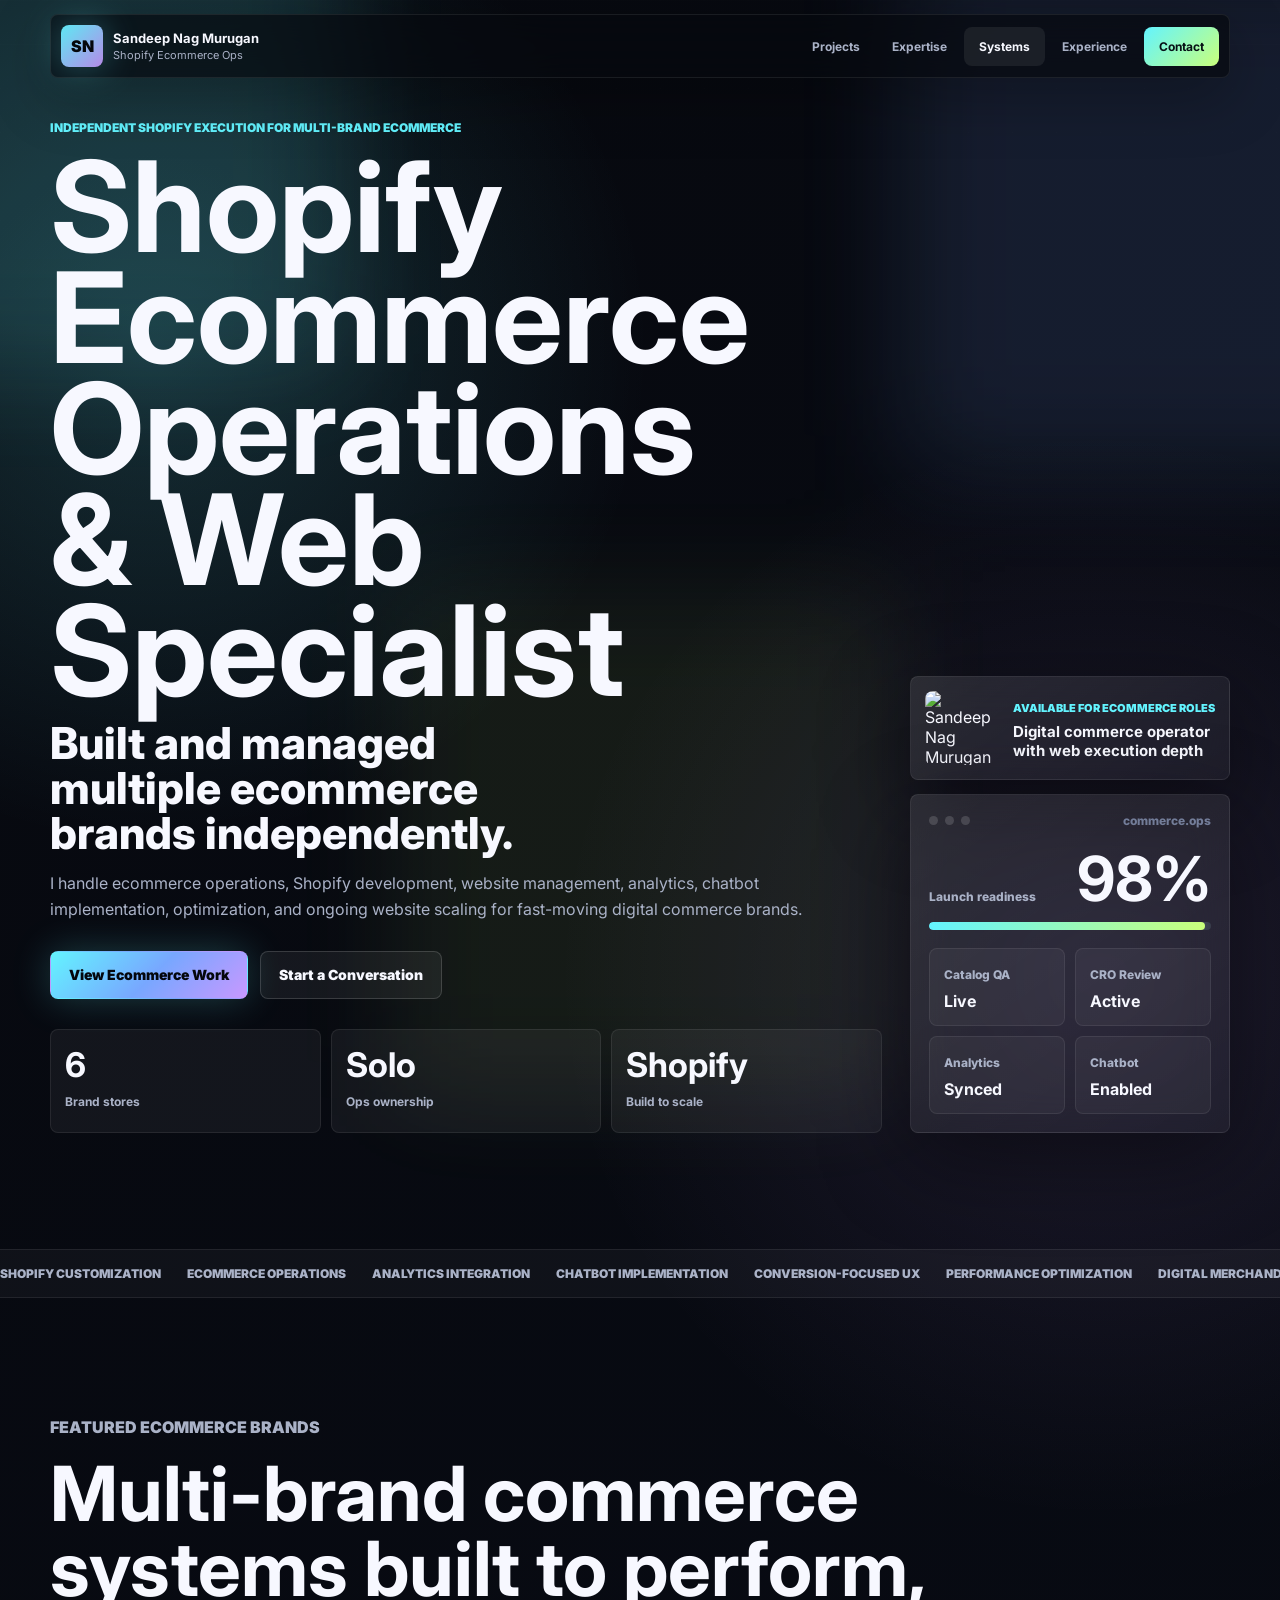
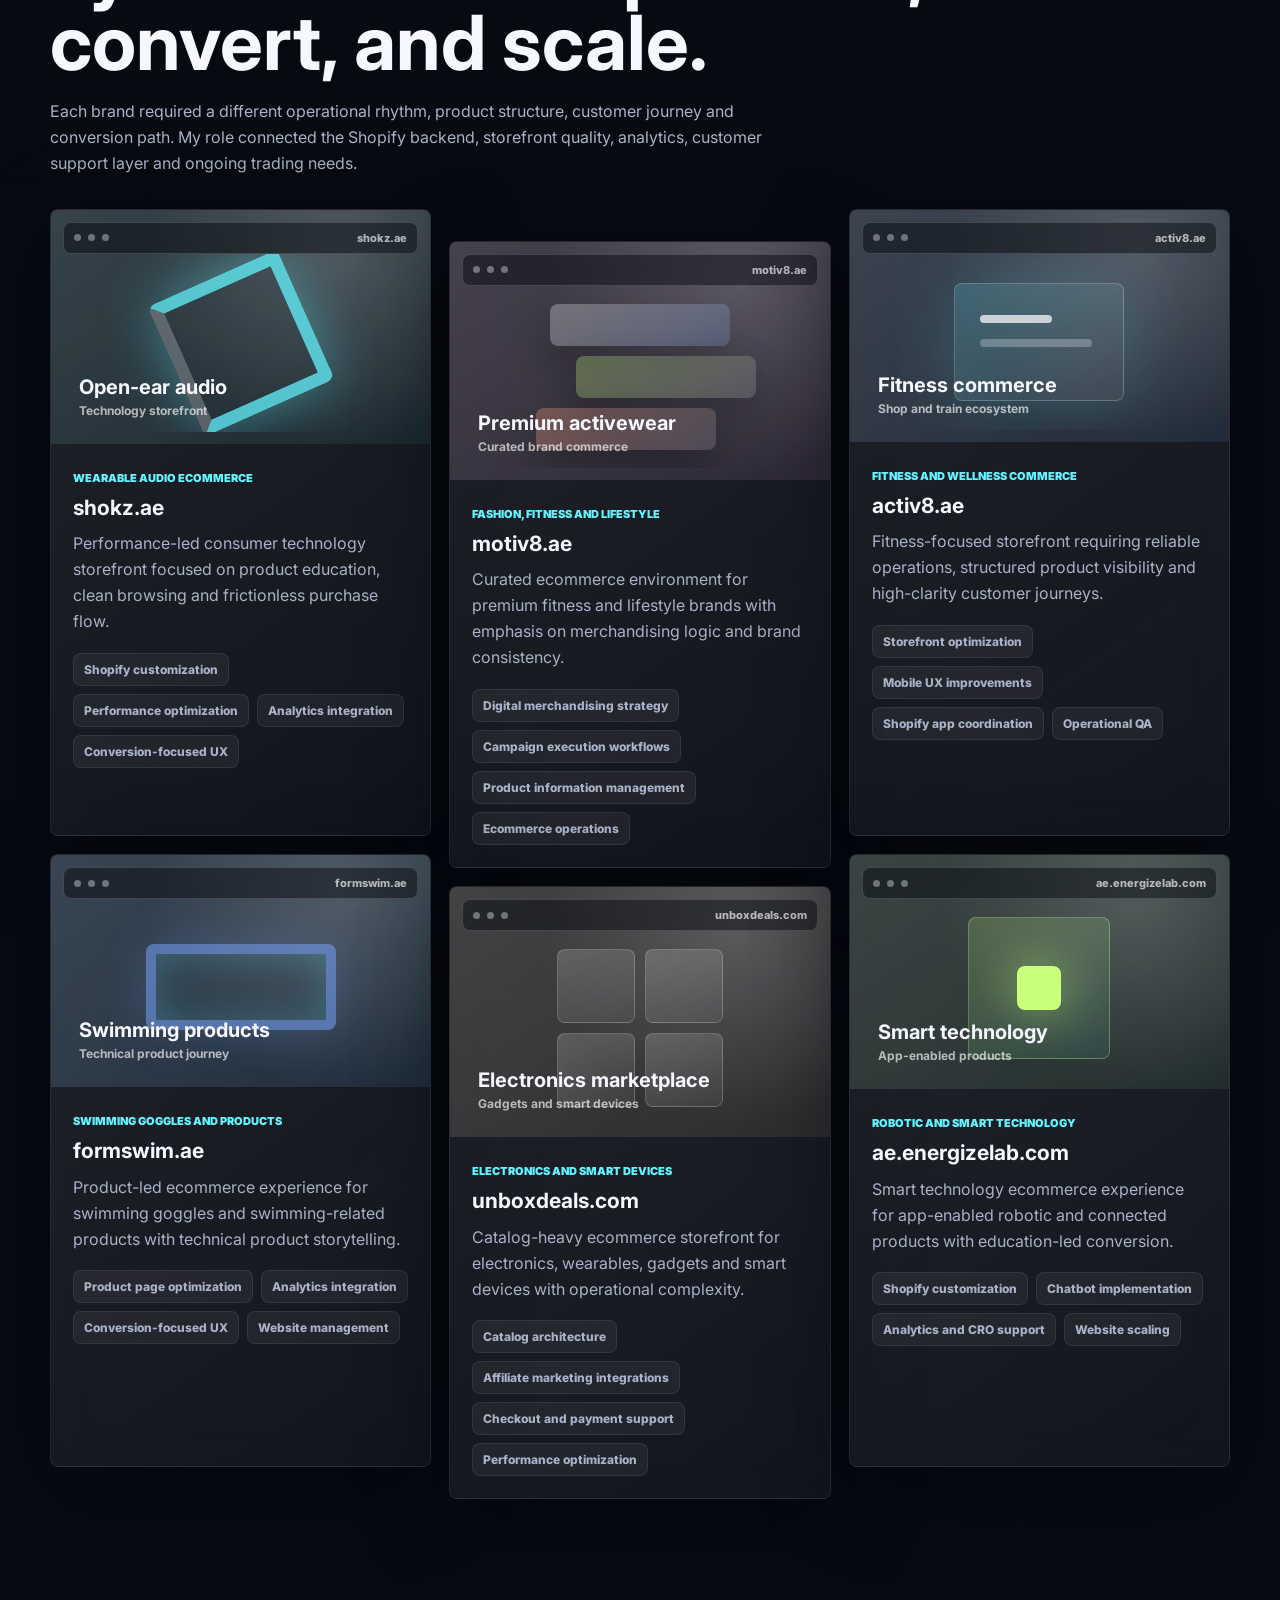
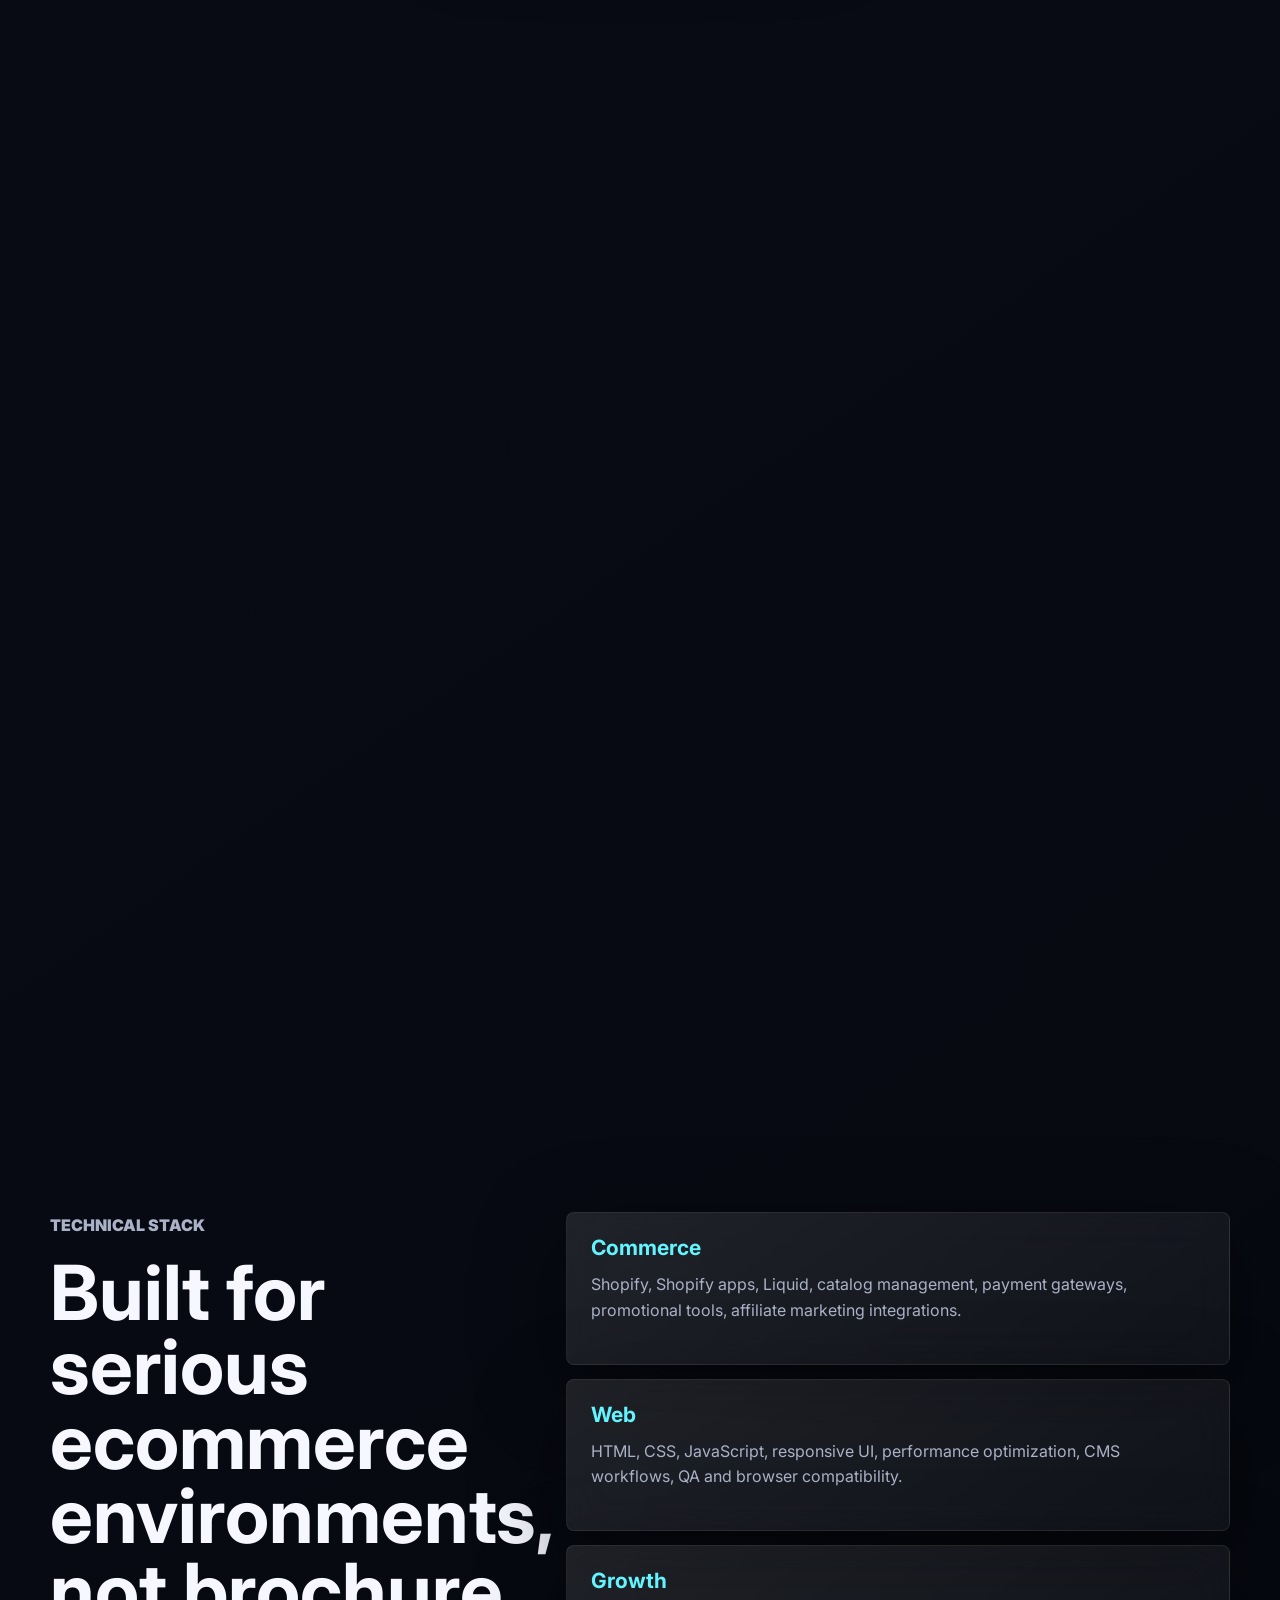
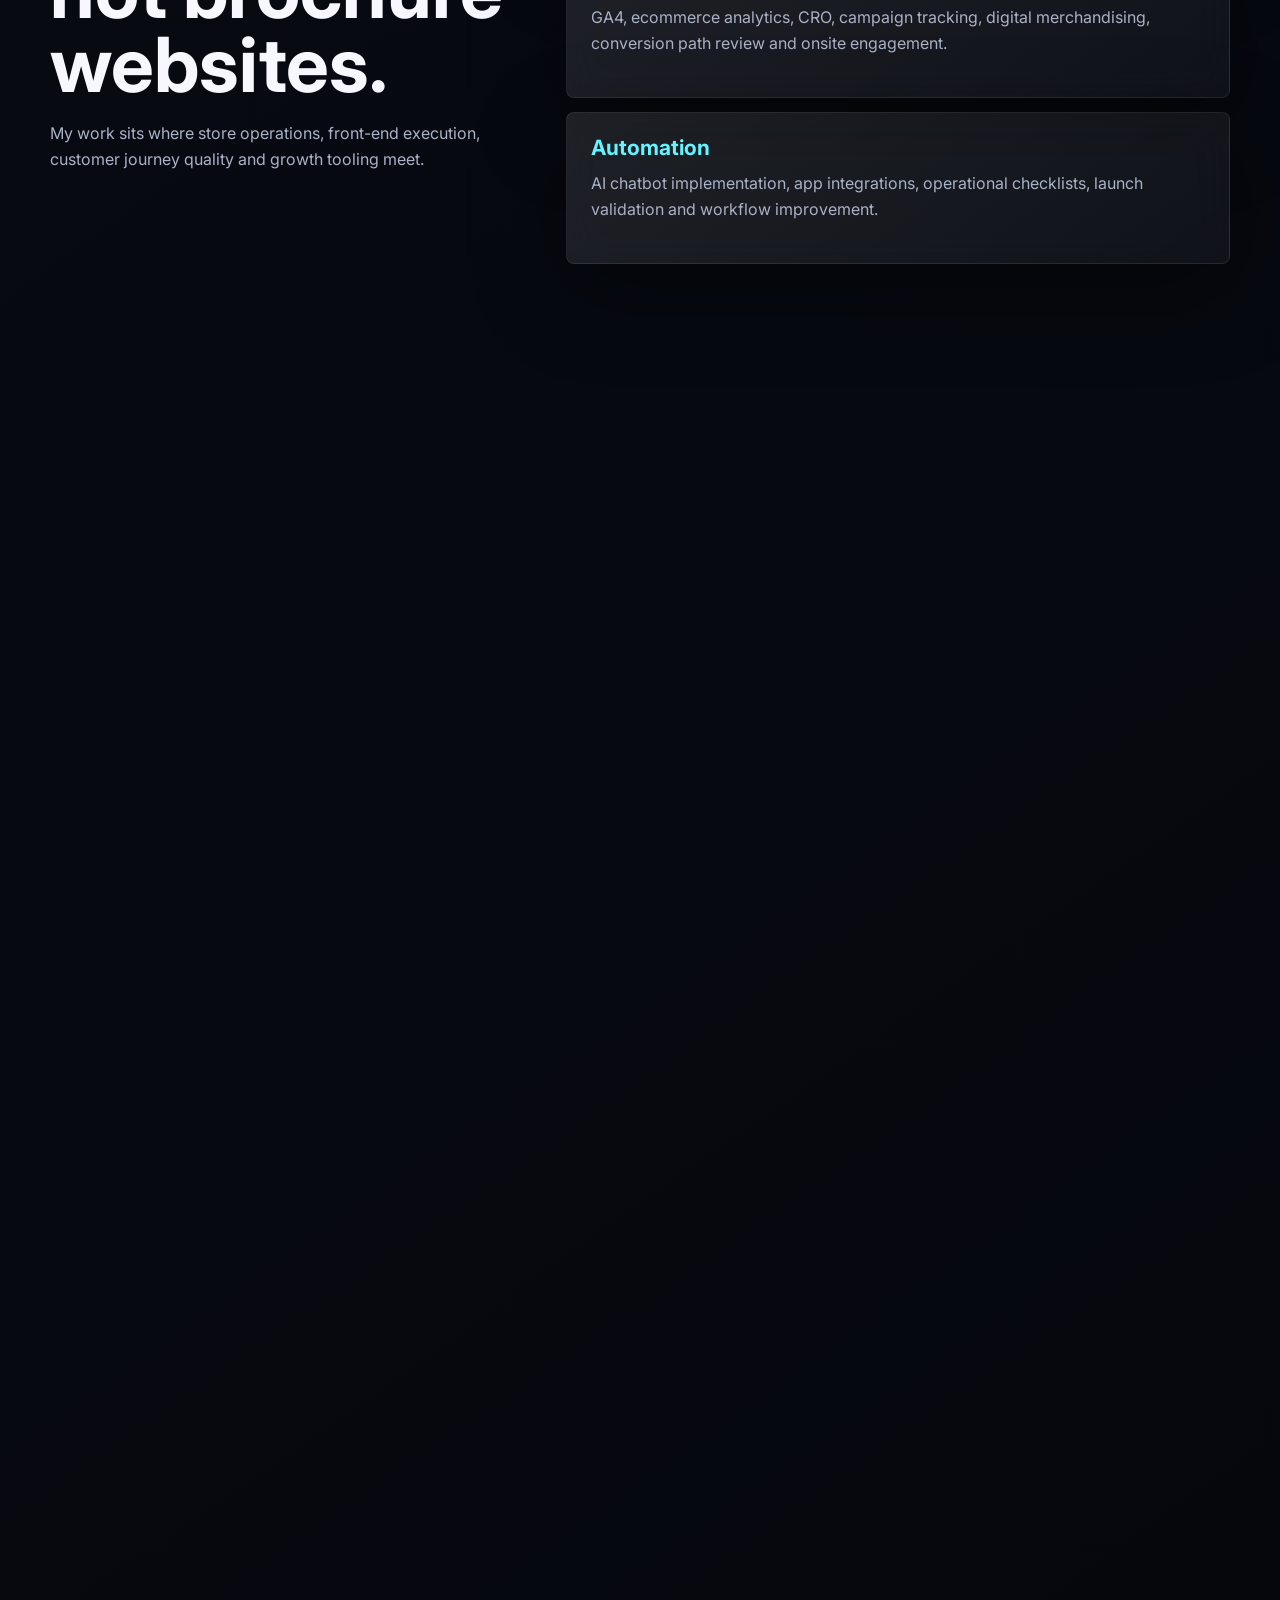
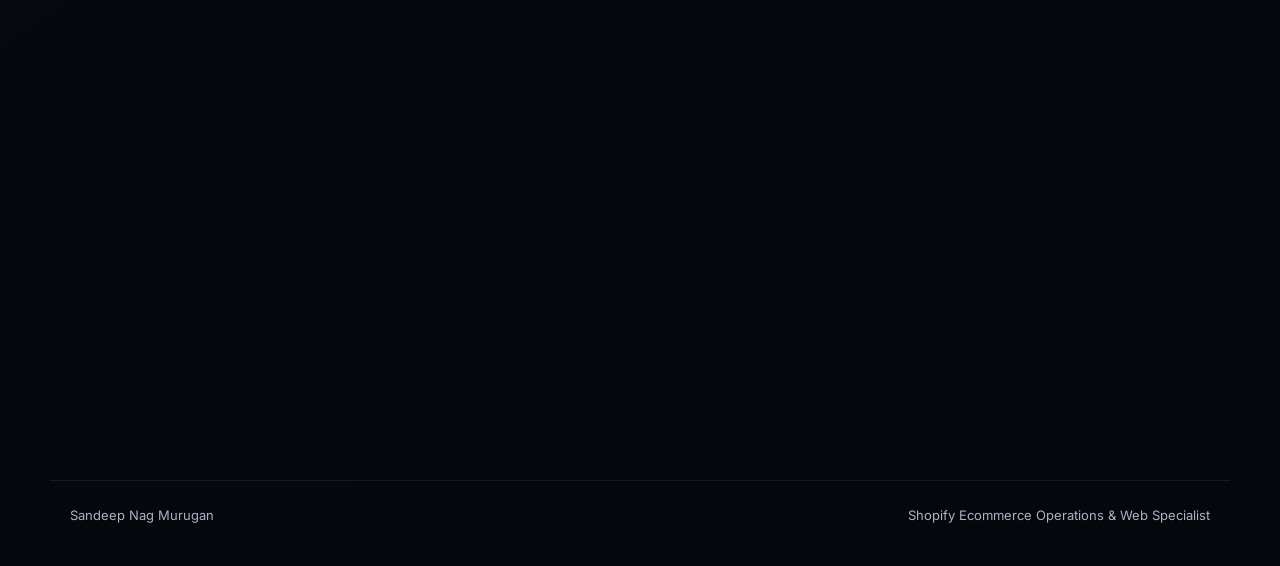
==== index.html @ 31d31fd6 "Add files via upload" ====
<!doctype html>
<html lang="en">
<head>
  <meta charset="utf-8">
  <meta name="viewport" content="width=device-width, initial-scale=1">
  <title>Sandeep Nag Murugan | Shopify Ecommerce Operations & Web Specialist</title>
  <meta name="description" content="Premium portfolio for Sandeep Nag Murugan, a Shopify Ecommerce Operations and Web Specialist experienced in ecommerce operations, Shopify development, analytics, chatbot implementation, CRO and website scaling.">
  <meta name="theme-color" content="#07090f">
  <meta property="og:title" content="Sandeep Nag Murugan | Shopify Ecommerce Operations & Web Specialist">
  <meta property="og:description" content="Built and managed multiple ecommerce brands independently across Shopify operations, web optimization, analytics, chatbot implementation and digital commerce scaling.">
  <meta property="og:type" content="website">
  <link rel="preconnect" href="https://fonts.googleapis.com">
  <link rel="preconnect" href="https://fonts.gstatic.com" crossorigin>
  <link href="https://fonts.googleapis.com/css2?family=Inter:wght@400;500;600;700;800;900&display=swap" rel="stylesheet">
  <link rel="stylesheet" href="styles.css">
</head>
<body>
  <div class="noise" aria-hidden="true"></div>
  <div class="aurora" aria-hidden="true">
    <span></span>
    <span></span>
    <span></span>
  </div>

  <header class="site-header" data-header>
    <a class="brand" href="#top" aria-label="Sandeep Nag Murugan home">
      <span class="brand-mark">SN</span>
      <span class="brand-copy">
        <strong>Sandeep Nag Murugan</strong>
        <small>Shopify Ecommerce Ops</small>
      </span>
    </a>
    <button class="nav-toggle" type="button" aria-label="Open navigation" aria-expanded="false" data-nav-toggle>
      <span></span>
      <span></span>
    </button>
    <nav class="nav" data-nav>
      <a href="#projects">Projects</a>
      <a href="#expertise">Expertise</a>
      <a href="#systems">Systems</a>
      <a href="#experience">Experience</a>
      <a class="nav-cta" href="#contact">Contact</a>
    </nav>
  </header>

  <main id="top">
    <section class="hero section-pad">
      <div class="hero-grid">
        <div class="hero-copy reveal">
          <p class="eyebrow">Independent Shopify execution for multi-brand ecommerce</p>
          <h1>Shopify Ecommerce Operations &amp; Web Specialist</h1>
          <p class="hero-subtitle">Built and managed multiple ecommerce brands independently.</p>
          <p class="hero-intro">I handle ecommerce operations, Shopify development, website management, analytics, chatbot implementation, optimization, and ongoing website scaling for fast-moving digital commerce brands.</p>
          <div class="hero-actions">
            <a class="btn primary" href="#projects">View Ecommerce Work</a>
            <a class="btn ghost" href="mailto:sandeepnagm@gmail.com">Start a Conversation</a>
          </div>
          <div class="signal-row" aria-label="Portfolio highlights">
            <div>
              <strong data-count="6">0</strong>
              <span>Brand stores</span>
            </div>
            <div>
              <strong>Solo</strong>
              <span>Ops ownership</span>
            </div>
            <div>
              <strong>Shopify</strong>
              <span>Build to scale</span>
            </div>
          </div>
        </div>

        <aside class="command-center reveal delay-1" aria-label="Ecommerce command center preview">
          <div class="profile-panel glass tilt-card">
            <img src="assets/sandeep-nag-murugan.jpg" alt="Sandeep Nag Murugan">
            <div>
              <span>Available for ecommerce roles</span>
              <strong>Digital commerce operator with web execution depth</strong>
            </div>
          </div>
          <div class="ops-console glass tilt-card">
            <div class="console-top">
              <span></span><span></span><span></span>
              <p>commerce.ops</p>
            </div>
            <div class="console-metric">
              <span>Launch readiness</span>
              <strong>98%</strong>
            </div>
            <div class="progress"><span style="width: 98%"></span></div>
            <div class="console-grid">
              <div><span>Catalog QA</span><strong>Live</strong></div>
              <div><span>CRO Review</span><strong>Active</strong></div>
              <div><span>Analytics</span><strong>Synced</strong></div>
              <div><span>Chatbot</span><strong>Enabled</strong></div>
            </div>
          </div>
        </aside>
      </div>
    </section>

    <section class="marquee-band" aria-label="Core capabilities">
      <div class="marquee-track">
        <span>Shopify Customization</span>
        <span>Ecommerce Operations</span>
        <span>Analytics Integration</span>
        <span>Chatbot Implementation</span>
        <span>Conversion-Focused UX</span>
        <span>Performance Optimization</span>
        <span>Digital Merchandising</span>
        <span>Campaign Workflows</span>
      </div>
    </section>

    <section class="section-pad projects" id="projects">
      <div class="section-heading reveal">
        <p class="eyebrow">Featured ecommerce brands</p>
        <h2>Multi-brand commerce systems built to perform, convert, and scale.</h2>
        <p>Each brand required a different operational rhythm, product structure, customer journey and conversion path. My role connected the Shopify backend, storefront quality, analytics, customer support layer and ongoing trading needs.</p>
      </div>

      <div class="project-grid">
        <article class="project-card glass reveal tilt-card" data-domain="shokz.ae">
          <div class="preview preview-a" role="img" aria-label="Premium website preview for shokz.ae">
            <div class="browser-bar"><span></span><span></span><span></span><em>shokz.ae</em></div>
            <div class="preview-stage">
              <div class="product-ring"></div>
              <div class="preview-copy"><b>Open-ear audio</b><i>Technology storefront</i></div>
            </div>
          </div>
          <div class="project-body">
            <span class="project-type">Wearable audio ecommerce</span>
            <h3>shokz.ae</h3>
            <p>Performance-led consumer technology storefront focused on product education, clean browsing and frictionless purchase flow.</p>
            <ul>
              <li>Shopify customization</li>
              <li>Performance optimization</li>
              <li>Analytics integration</li>
              <li>Conversion-focused UX</li>
            </ul>
          </div>
        </article>

        <article class="project-card glass reveal tilt-card" data-domain="motiv8.ae">
          <div class="preview preview-b" role="img" aria-label="Premium website preview for motiv8.ae">
            <div class="browser-bar"><span></span><span></span><span></span><em>motiv8.ae</em></div>
            <div class="preview-stage">
              <div class="apparel-stack"><span></span><span></span><span></span></div>
              <div class="preview-copy"><b>Premium activewear</b><i>Curated brand commerce</i></div>
            </div>
          </div>
          <div class="project-body">
            <span class="project-type">Fashion, fitness and lifestyle</span>
            <h3>motiv8.ae</h3>
            <p>Curated ecommerce environment for premium fitness and lifestyle brands with emphasis on merchandising logic and brand consistency.</p>
            <ul>
              <li>Digital merchandising strategy</li>
              <li>Campaign execution workflows</li>
              <li>Product information management</li>
              <li>Ecommerce operations</li>
            </ul>
          </div>
        </article>

        <article class="project-card glass reveal tilt-card" data-domain="activ8.ae">
          <div class="preview preview-c" role="img" aria-label="Premium website preview for activ8.ae">
            <div class="browser-bar"><span></span><span></span><span></span><em>activ8.ae</em></div>
            <div class="preview-stage">
              <div class="motion-card"></div>
              <div class="preview-copy"><b>Fitness commerce</b><i>Shop and train ecosystem</i></div>
            </div>
          </div>
          <div class="project-body">
            <span class="project-type">Fitness and wellness commerce</span>
            <h3>activ8.ae</h3>
            <p>Fitness-focused storefront requiring reliable operations, structured product visibility and high-clarity customer journeys.</p>
            <ul>
              <li>Storefront optimization</li>
              <li>Mobile UX improvements</li>
              <li>Shopify app coordination</li>
              <li>Operational QA</li>
            </ul>
          </div>
        </article>

        <article class="project-card glass reveal tilt-card" data-domain="formswim.ae">
          <div class="preview preview-d" role="img" aria-label="Premium website preview for formswim.ae">
            <div class="browser-bar"><span></span><span></span><span></span><em>formswim.ae</em></div>
            <div class="preview-stage">
              <div class="swim-lens"></div>
              <div class="preview-copy"><b>Swimming products</b><i>Technical product journey</i></div>
            </div>
          </div>
          <div class="project-body">
            <span class="project-type">Swimming goggles and products</span>
            <h3>formswim.ae</h3>
            <p>Product-led ecommerce experience for swimming goggles and swimming-related products with technical product storytelling.</p>
            <ul>
              <li>Product page optimization</li>
              <li>Analytics integration</li>
              <li>Conversion-focused UX</li>
              <li>Website management</li>
            </ul>
          </div>
        </article>

        <article class="project-card glass reveal tilt-card" data-domain="unboxdeals.com">
          <div class="preview preview-e" role="img" aria-label="Premium website preview for unboxdeals.com">
            <div class="browser-bar"><span></span><span></span><span></span><em>unboxdeals.com</em></div>
            <div class="preview-stage">
              <div class="device-grid"><span></span><span></span><span></span><span></span></div>
              <div class="preview-copy"><b>Electronics marketplace</b><i>Gadgets and smart devices</i></div>
            </div>
          </div>
          <div class="project-body">
            <span class="project-type">Electronics and smart devices</span>
            <h3>unboxdeals.com</h3>
            <p>Catalog-heavy ecommerce storefront for electronics, wearables, gadgets and smart devices with operational complexity.</p>
            <ul>
              <li>Catalog architecture</li>
              <li>Affiliate marketing integrations</li>
              <li>Checkout and payment support</li>
              <li>Performance optimization</li>
            </ul>
          </div>
        </article>

        <article class="project-card glass reveal tilt-card" data-domain="ae.energizelab.com">
          <div class="preview preview-f" role="img" aria-label="Premium website preview for ae.energizelab.com">
            <div class="browser-bar"><span></span><span></span><span></span><em>ae.energizelab.com</em></div>
            <div class="preview-stage">
              <div class="robot-core"><span></span></div>
              <div class="preview-copy"><b>Smart technology</b><i>App-enabled products</i></div>
            </div>
          </div>
          <div class="project-body">
            <span class="project-type">Robotic and smart technology</span>
            <h3>ae.energizelab.com</h3>
            <p>Smart technology ecommerce experience for app-enabled robotic and connected products with education-led conversion.</p>
            <ul>
              <li>Shopify customization</li>
              <li>Chatbot implementation</li>
              <li>Analytics and CRO support</li>
              <li>Website scaling</li>
            </ul>
          </div>
        </article>
      </div>
    </section>

    <section class="section-pad bento" id="expertise">
      <div class="section-heading reveal">
        <p class="eyebrow">Core operating system</p>
        <h2>One specialist connecting commerce execution, web quality and growth signals.</h2>
      </div>
      <div class="bento-grid">
        <article class="bento-card large glass reveal">
          <span class="card-index">01</span>
          <h3>Shopify Expertise</h3>
          <p>Theme customization, product setup, catalog logic, app configuration, payment gateway support, promotional setup, checkout review and store operations.</p>
          <div class="pill-row">
            <span>Liquid</span><span>Collections</span><span>Apps</span><span>Checkout</span>
          </div>
        </article>
        <article class="bento-card glass reveal delay-1">
          <span class="card-index">02</span>
          <h3>Analytics &amp; CRO</h3>
          <p>Tracking readiness, conversion paths, product engagement review, AOV awareness, customer behavior analysis and merchandising decisions guided by data.</p>
        </article>
        <article class="bento-card glass reveal delay-2">
          <span class="card-index">03</span>
          <h3>AI Chatbot Integrations</h3>
          <p>Chatbot setup and customer journey support for FAQs, guided assistance, service deflection and improved onsite engagement.</p>
        </article>
        <article class="bento-card wide glass reveal">
          <span class="card-index">04</span>
          <h3>Operations at Launch Speed</h3>
          <p>Campaign readiness, QA systems, content publishing, inventory visibility, affiliate integrations, issue resolution and cross-functional ecommerce coordination.</p>
        </article>
      </div>
    </section>

    <section class="section-pad systems" id="systems">
      <div class="split-grid">
        <div class="section-heading sticky-copy reveal">
          <p class="eyebrow">Technical stack</p>
          <h2>Built for serious ecommerce environments, not brochure websites.</h2>
          <p>My work sits where store operations, front-end execution, customer journey quality and growth tooling meet.</p>
        </div>
        <div class="stack-lanes">
          <div class="lane glass reveal">
            <h3>Commerce</h3>
            <p>Shopify, Shopify apps, Liquid, catalog management, payment gateways, promotional tools, affiliate marketing integrations.</p>
          </div>
          <div class="lane glass reveal">
            <h3>Web</h3>
            <p>HTML, CSS, JavaScript, responsive UI, performance optimization, CMS workflows, QA and browser compatibility.</p>
          </div>
          <div class="lane glass reveal">
            <h3>Growth</h3>
            <p>GA4, ecommerce analytics, CRO, campaign tracking, digital merchandising, conversion path review and onsite engagement.</p>
          </div>
          <div class="lane glass reveal">
            <h3>Automation</h3>
            <p>AI chatbot implementation, app integrations, operational checklists, launch validation and workflow improvement.</p>
          </div>
        </div>
      </div>
    </section>

    <section class="section-pad experience" id="experience">
      <div class="section-heading reveal">
        <p class="eyebrow">Experience</p>
        <h2>From web development foundation to full ecommerce ownership.</h2>
      </div>
      <div class="timeline">
        <article class="timeline-item glass reveal">
          <span>2018 - Present</span>
          <h3>Ecommerce &amp; Digital Commerce Specialist, Denaster General Trading LLC</h3>
          <p>Solo-handled multi-brand Shopify operations, website management, ecommerce setup, digital merchandising, analytics readiness, chatbot support, optimization and ongoing scaling.</p>
        </article>
        <article class="timeline-item glass reveal">
          <span>2016 - 2017</span>
          <h3>Web Developer, Antpuppet Mediatech Pvt Ltd</h3>
          <p>Delivered responsive website builds, content updates, technical fixes and usability improvements from brief to launch.</p>
        </article>
        <article class="timeline-item glass reveal">
          <span>2014 - 2016</span>
          <h3>PHP Programmer, Alexy Universal Infotech</h3>
          <p>Maintained PHP and SQL-driven websites, supported feature updates and improved reliability through structured troubleshooting.</p>
        </article>
      </div>
    </section>

    <section class="section-pad cta" id="contact">
      <div class="cta-card glass reveal">
        <p class="eyebrow">Recruiter-ready</p>
        <h2>Looking for someone who can own the ecommerce engine, not just update a website?</h2>
        <p>I bring Shopify execution, operational discipline, analytics awareness and web implementation together into one reliable digital commerce function.</p>
        <div class="hero-actions">
          <a class="btn primary" href="mailto:sandeepnagm@gmail.com">Email Sandeep</a>
          <a class="btn ghost" href="https://www.linkedin.com/in/sandeepnagm" target="_blank" rel="noreferrer">LinkedIn Profile</a>
        </div>
      </div>
    </section>
  </main>

  <footer class="site-footer">
    <p>Sandeep Nag Murugan</p>
    <p>Shopify Ecommerce Operations &amp; Web Specialist</p>
  </footer>

  <script src="script.js"></script>
</body>
</html>
---- styles.css ----
:root {
  color-scheme: dark;
  --bg: #07090f;
  --bg-2: #0d111d;
  --panel: rgba(255, 255, 255, 0.075);
  --panel-strong: rgba(255, 255, 255, 0.12);
  --line: rgba(255, 255, 255, 0.15);
  --line-soft: rgba(255, 255, 255, 0.08);
  --text: #f7f8ff;
  --muted: #aab2c7;
  --soft: #737d99;
  --cyan: #63f4ff;
  --blue: #78a7ff;
  --violet: #c898ff;
  --lime: #c9ff7b;
  --coral: #ff9f7d;
  --shadow: 0 24px 90px rgba(0, 0, 0, 0.45);
  --radius: 8px;
  --ease: cubic-bezier(0.2, 0.8, 0.2, 1);
}

* {
  box-sizing: border-box;
}

html {
  scroll-behavior: smooth;
  width: 100%;
  max-width: 100%;
  overflow-x: hidden;
}

body {
  margin: 0;
  min-height: 100vh;
  background:
    radial-gradient(circle at 12% 5%, rgba(99, 244, 255, 0.16), transparent 31rem),
    radial-gradient(circle at 86% 14%, rgba(200, 152, 255, 0.12), transparent 34rem),
    linear-gradient(145deg, var(--bg), #080b14 45%, #05070c);
  color: var(--text);
  font-family: Inter, ui-sans-serif, system-ui, -apple-system, BlinkMacSystemFont, "Segoe UI", sans-serif;
  overflow-x: hidden;
  width: 100%;
  max-width: 100%;
}

main,
section {
  overflow-x: clip;
}

body.nav-open {
  overflow: hidden;
}

a {
  color: inherit;
  text-decoration: none;
}

img {
  display: block;
  max-width: 100%;
}

.noise {
  position: fixed;
  inset: 0;
  z-index: -2;
  pointer-events: none;
  opacity: 0.26;
  background-image:
    linear-gradient(rgba(255, 255, 255, 0.03) 1px, transparent 1px),
    linear-gradient(90deg, rgba(255, 255, 255, 0.025) 1px, transparent 1px);
  background-size: 44px 44px;
  mask-image: linear-gradient(to bottom, black 0%, transparent 85%);
}

.aurora {
  position: fixed;
  inset: -30vh -20vw;
  z-index: -3;
  filter: blur(55px);
  opacity: 0.72;
  pointer-events: none;
}

.aurora span {
  position: absolute;
  width: 32rem;
  height: 32rem;
  border-radius: 8px;
  mix-blend-mode: screen;
  animation: drift 18s var(--ease) infinite alternate;
}

.aurora span:nth-child(1) {
  left: 5%;
  top: 9%;
  background: rgba(99, 244, 255, 0.18);
}

.aurora span:nth-child(2) {
  right: 7%;
  top: 16%;
  background: rgba(120, 167, 255, 0.18);
  animation-delay: -6s;
}

.aurora span:nth-child(3) {
  left: 36%;
  bottom: 5%;
  background: rgba(201, 255, 123, 0.1);
  animation-delay: -11s;
}

@keyframes drift {
  from { transform: translate3d(-2rem, 1rem, 0) scale(1); }
  to { transform: translate3d(3rem, -2rem, 0) scale(1.15); }
}

.site-header {
  position: fixed;
  left: 50%;
  top: 14px;
  z-index: 30;
  display: flex;
  width: min(calc(100% - 24px), 1180px);
  transform: translateX(-50%);
  align-items: center;
  justify-content: space-between;
  gap: 16px;
  padding: 10px;
  border: 1px solid var(--line-soft);
  border-radius: 8px;
  background: rgba(7, 9, 15, 0.7);
  box-shadow: 0 18px 60px rgba(0, 0, 0, 0.28);
  backdrop-filter: blur(18px);
  transition: border-color 250ms ease, background 250ms ease;
}

.site-header.scrolled {
  border-color: rgba(99, 244, 255, 0.22);
  background: rgba(7, 9, 15, 0.86);
}

.brand {
  display: inline-flex;
  align-items: center;
  gap: 10px;
}

.brand-mark {
  display: grid;
  width: 42px;
  height: 42px;
  place-items: center;
  border-radius: 8px;
  background: linear-gradient(135deg, rgba(99, 244, 255, 0.95), rgba(200, 152, 255, 0.9));
  color: #05070c;
  font-weight: 900;
  letter-spacing: 0;
  box-shadow: 0 0 36px rgba(99, 244, 255, 0.32);
}

.brand-copy {
  display: none;
}

.brand-copy strong,
.brand-copy small {
  display: block;
}

.brand-copy strong {
  font-size: 13px;
  letter-spacing: 0;
}

.brand-copy small {
  margin-top: 2px;
  color: var(--muted);
  font-size: 11px;
}

.nav-toggle {
  display: grid;
  width: 42px;
  height: 42px;
  place-items: center;
  border: 1px solid var(--line-soft);
  border-radius: 8px;
  background: rgba(255, 255, 255, 0.06);
  cursor: pointer;
}

.nav-toggle span {
  width: 17px;
  height: 2px;
  border-radius: 8px;
  background: var(--text);
  transition: transform 250ms ease;
}

.nav-toggle span + span {
  margin-top: -12px;
}

.nav-toggle[aria-expanded="true"] span:first-child {
  transform: translateY(7px) rotate(45deg);
}

.nav-toggle[aria-expanded="true"] span:last-child {
  transform: translateY(-7px) rotate(-45deg);
}

.nav {
  position: fixed;
  left: 12px;
  right: 12px;
  top: 74px;
  display: grid;
  gap: 8px;
  padding: 14px;
  border: 1px solid var(--line-soft);
  border-radius: 8px;
  background: rgba(7, 9, 15, 0.94);
  box-shadow: var(--shadow);
  opacity: 0;
  pointer-events: none;
  transform: translateY(-10px);
  transition: opacity 220ms ease, transform 220ms ease;
  backdrop-filter: blur(18px);
}

.nav.open {
  opacity: 1;
  pointer-events: auto;
  transform: translateY(0);
}

.nav a {
  padding: 13px 14px;
  border-radius: 8px;
  color: var(--muted);
  font-size: 14px;
  font-weight: 700;
}

.nav a:hover,
.nav a.active {
  color: var(--text);
  background: rgba(255, 255, 255, 0.07);
}

.nav-cta {
  color: #071015 !important;
  background: linear-gradient(135deg, var(--cyan), var(--lime)) !important;
}

.section-pad {
  padding: 86px 20px;
}

.hero {
  min-height: 100svh;
  display: grid;
  align-items: center;
  padding-top: 118px;
}

.hero-grid,
.split-grid {
  width: min(100%, 1180px);
  margin: 0 auto;
  min-width: 0;
}

.hero-grid {
  display: grid;
  gap: 28px;
}

.hero-copy,
.section-heading,
.project-card,
.bento-card,
.lane,
.timeline-item,
.cta-card {
  min-width: 0;
}

.eyebrow {
  margin: 0 0 16px;
  color: var(--cyan);
  font-size: 12px;
  font-weight: 900;
  letter-spacing: 0;
  text-transform: uppercase;
  overflow-wrap: anywhere;
}

h1,
h2,
h3,
p {
  margin-top: 0;
}

h1 {
  max-width: min(950px, 100%);
  margin-bottom: 16px;
  font-size: 42px;
  line-height: 0.96;
  letter-spacing: 0;
  text-wrap: balance;
  overflow-wrap: break-word;
}

h2 {
  margin-bottom: 18px;
  font-size: 34px;
  line-height: 0.98;
  letter-spacing: 0;
  text-wrap: balance;
}

h3 {
  margin-bottom: 12px;
  font-size: 21px;
  line-height: 1.08;
}

.hero-subtitle {
  max-width: 690px;
  margin-bottom: 14px;
  color: var(--text);
  font-size: 26px;
  font-weight: 800;
  line-height: 1.02;
  text-wrap: balance;
  overflow-wrap: break-word;
}

.hero-intro,
.section-heading p,
.cta-card p {
  max-width: 760px;
  color: var(--muted);
  font-size: 16px;
  line-height: 1.65;
  overflow-wrap: break-word;
}

.hero-actions {
  display: flex;
  flex-wrap: wrap;
  gap: 12px;
  margin-top: 28px;
}

.btn {
  display: inline-flex;
  flex: 1 1 100%;
  min-height: 48px;
  align-items: center;
  justify-content: center;
  padding: 0 18px;
  border: 1px solid var(--line);
  border-radius: 8px;
  font-size: 14px;
  font-weight: 900;
  text-align: center;
  white-space: normal;
  transition: transform 200ms ease, border-color 200ms ease, background 200ms ease;
}

.btn:hover {
  transform: translateY(-2px);
}

.btn.primary {
  border-color: transparent;
  background: linear-gradient(135deg, var(--cyan), var(--blue) 52%, var(--violet));
  color: #04070d;
  box-shadow: 0 0 38px rgba(99, 244, 255, 0.22);
}

.btn.ghost {
  background: rgba(255, 255, 255, 0.06);
  color: var(--text);
}

.signal-row {
  display: grid;
  grid-template-columns: 1fr;
  gap: 10px;
  margin-top: 30px;
}

.signal-row div {
  min-height: 104px;
  padding: 18px 14px;
  border: 1px solid var(--line-soft);
  border-radius: 8px;
  background: rgba(255, 255, 255, 0.05);
}

.signal-row strong {
  display: block;
  margin-bottom: 8px;
  font-size: 34px;
  line-height: 1;
}

.signal-row span {
  color: var(--muted);
  font-size: 12px;
  font-weight: 700;
}

.glass {
  border: 1px solid var(--line-soft);
  background: linear-gradient(145deg, rgba(255, 255, 255, 0.1), rgba(255, 255, 255, 0.045));
  box-shadow: var(--shadow);
  backdrop-filter: blur(20px);
}

.command-center {
  display: grid;
  gap: 14px;
  align-self: end;
}

.profile-panel {
  display: grid;
  grid-template-columns: 74px 1fr;
  gap: 14px;
  align-items: center;
  padding: 14px;
  border-radius: var(--radius);
}

.profile-panel img {
  width: 74px;
  height: 74px;
  object-fit: cover;
  object-position: 50% 24%;
  border-radius: 8px;
}

.profile-panel span {
  color: var(--cyan);
  font-size: 11px;
  font-weight: 900;
  text-transform: uppercase;
}

.profile-panel strong {
  display: block;
  margin-top: 7px;
  font-size: 15px;
  line-height: 1.25;
}

.ops-console {
  overflow: hidden;
  padding: 18px;
  border-radius: 8px;
}

.console-top {
  display: flex;
  align-items: center;
  gap: 7px;
  margin-bottom: 26px;
}

.console-top span {
  width: 9px;
  height: 9px;
  border-radius: 8px;
  background: var(--line);
}

.console-top p {
  margin: 0 0 0 auto;
  color: var(--soft);
  font-size: 12px;
  font-weight: 800;
}

.console-metric {
  display: flex;
  align-items: end;
  justify-content: space-between;
  gap: 16px;
}

.console-metric span,
.console-grid span {
  color: var(--muted);
  font-size: 12px;
  font-weight: 800;
}

.console-metric strong {
  font-size: 62px;
  line-height: 0.8;
}

.progress {
  overflow: hidden;
  height: 8px;
  margin: 18px 0;
  border-radius: 8px;
  background: rgba(255, 255, 255, 0.08);
}

.progress span {
  display: block;
  height: 100%;
  border-radius: inherit;
  background: linear-gradient(90deg, var(--cyan), var(--lime));
  box-shadow: 0 0 18px rgba(99, 244, 255, 0.45);
}

.console-grid {
  display: grid;
  grid-template-columns: repeat(2, minmax(0, 1fr));
  gap: 10px;
}

.console-grid div {
  padding: 14px;
  border: 1px solid var(--line-soft);
  border-radius: 8px;
  background: rgba(255, 255, 255, 0.045);
}

.console-grid strong {
  display: block;
  margin-top: 8px;
  color: var(--text);
}

.marquee-band {
  overflow: hidden;
  border-block: 1px solid var(--line-soft);
  background: rgba(255, 255, 255, 0.035);
}

.marquee-track {
  display: flex;
  width: max-content;
  gap: 26px;
  padding: 16px 0;
  animation: marquee 28s linear infinite;
}

.marquee-track span {
  color: var(--muted);
  font-size: 12px;
  font-weight: 900;
  letter-spacing: 0;
  text-transform: uppercase;
}

@keyframes marquee {
  from { transform: translateX(0); }
  to { transform: translateX(-50%); }
}

.section-heading {
  width: min(100%, 1180px);
  margin: 0 auto 32px;
}

.project-grid,
.bento-grid,
.timeline {
  width: min(100%, 1180px);
  margin: 0 auto;
}

.project-grid {
  display: grid;
  gap: 18px;
}

.project-card {
  overflow: hidden;
  border-radius: 8px;
  transform-style: preserve-3d;
  transition: transform 240ms ease, border-color 240ms ease;
}

.project-card:hover {
  border-color: rgba(99, 244, 255, 0.28);
}

.preview {
  min-height: 230px;
  max-width: 100%;
  padding: 12px;
  background:
    linear-gradient(145deg, rgba(255, 255, 255, 0.13), rgba(255, 255, 255, 0.03)),
    radial-gradient(circle at 76% 18%, rgba(255, 255, 255, 0.17), transparent 12rem);
}

.browser-bar {
  display: flex;
  align-items: center;
  gap: 7px;
  height: 32px;
  padding: 0 10px;
  border: 1px solid rgba(255, 255, 255, 0.16);
  border-radius: 8px;
  background: rgba(6, 9, 16, 0.48);
}

.browser-bar span {
  width: 7px;
  height: 7px;
  border-radius: 8px;
  background: rgba(255, 255, 255, 0.36);
}

.browser-bar em {
  margin-left: auto;
  color: rgba(255, 255, 255, 0.66);
  font-size: 11px;
  font-style: normal;
  font-weight: 800;
}

.preview-stage {
  position: relative;
  display: grid;
  min-height: 176px;
  place-items: center;
  padding: 18px;
  overflow: hidden;
}

.preview-copy {
  position: absolute;
  left: 16px;
  bottom: 14px;
  display: grid;
  gap: 4px;
}

.preview-copy b {
  font-size: 20px;
}

.preview-copy i {
  color: rgba(255, 255, 255, 0.66);
  font-size: 12px;
  font-style: normal;
  font-weight: 700;
}

.product-ring,
.swim-lens,
.robot-core,
.motion-card {
  position: relative;
  width: 142px;
  height: 142px;
}

.product-ring {
  border: 13px solid rgba(99, 244, 255, 0.75);
  border-left-color: rgba(255, 255, 255, 0.24);
  border-radius: 8px;
  box-shadow: 0 0 55px rgba(99, 244, 255, 0.4);
  transform: rotate(-24deg);
}

.apparel-stack,
.device-grid {
  display: grid;
  gap: 10px;
}

.apparel-stack span {
  display: block;
  width: 180px;
  height: 42px;
  border-radius: 8px;
  background: linear-gradient(135deg, rgba(255, 255, 255, 0.28), rgba(120, 167, 255, 0.18));
  box-shadow: 0 18px 40px rgba(0, 0, 0, 0.24);
}

.apparel-stack span:nth-child(2) {
  transform: translateX(26px);
  background: linear-gradient(135deg, rgba(201, 255, 123, 0.28), rgba(255, 255, 255, 0.12));
}

.apparel-stack span:nth-child(3) {
  transform: translateX(-14px);
  background: linear-gradient(135deg, rgba(255, 159, 125, 0.3), rgba(255, 255, 255, 0.12));
}

.motion-card {
  width: 170px;
  height: 118px;
  border: 1px solid rgba(255, 255, 255, 0.2);
  border-radius: 8px;
  background: linear-gradient(135deg, rgba(99, 244, 255, 0.22), rgba(255, 255, 255, 0.08));
  box-shadow: 0 0 70px rgba(99, 244, 255, 0.2);
}

.motion-card::before,
.motion-card::after {
  content: "";
  position: absolute;
  border-radius: 8px;
  background: rgba(255, 255, 255, 0.72);
}

.motion-card::before {
  width: 72px;
  height: 8px;
  left: 25px;
  top: 31px;
}

.motion-card::after {
  width: 112px;
  height: 8px;
  left: 25px;
  top: 55px;
  opacity: 0.36;
}

.swim-lens {
  width: 190px;
  height: 86px;
  border: 10px solid rgba(120, 167, 255, 0.55);
  border-radius: 8px;
  box-shadow: inset 0 0 40px rgba(99, 244, 255, 0.25), 0 0 48px rgba(120, 167, 255, 0.22);
}

.device-grid {
  grid-template-columns: repeat(2, 78px);
}

.device-grid span {
  height: 74px;
  border: 1px solid rgba(255, 255, 255, 0.18);
  border-radius: 8px;
  background: linear-gradient(145deg, rgba(255, 255, 255, 0.18), rgba(255, 255, 255, 0.05));
}

.robot-core {
  display: grid;
  place-items: center;
  border: 1px solid rgba(201, 255, 123, 0.28);
  border-radius: 8px;
  background: linear-gradient(145deg, rgba(201, 255, 123, 0.2), rgba(99, 244, 255, 0.08));
}

.robot-core span {
  width: 44px;
  height: 44px;
  border-radius: 8px;
  background: var(--lime);
  box-shadow: 0 0 52px rgba(201, 255, 123, 0.6);
}

.preview-a { background-color: rgba(20, 44, 54, 0.48); }
.preview-b { background-color: rgba(56, 42, 64, 0.48); }
.preview-c { background-color: rgba(32, 48, 70, 0.48); }
.preview-d { background-color: rgba(27, 53, 76, 0.48); }
.preview-e { background-color: rgba(52, 49, 44, 0.48); }
.preview-f { background-color: rgba(32, 54, 43, 0.48); }

.project-body {
  padding: 22px;
}

.project-type {
  display: inline-flex;
  margin-bottom: 12px;
  color: var(--cyan);
  font-size: 11px;
  font-weight: 900;
  letter-spacing: 0;
  text-transform: uppercase;
}

.project-body p,
.bento-card p,
.lane p,
.timeline-item p,
.site-footer p {
  color: var(--muted);
  line-height: 1.62;
}

.project-body ul {
  display: flex;
  flex-wrap: wrap;
  gap: 8px;
  margin: 18px 0 0;
  padding: 0;
  list-style: none;
}

.project-body li,
.pill-row span {
  padding: 8px 10px;
  border: 1px solid var(--line-soft);
  border-radius: 8px;
  background: rgba(255, 255, 255, 0.055);
  color: var(--muted);
  font-size: 12px;
  font-weight: 800;
}

.bento-grid {
  display: grid;
  gap: 16px;
}

.bento-card,
.lane,
.timeline-item,
.cta-card {
  position: relative;
  overflow: hidden;
  padding: 24px;
  border-radius: 8px;
}

.bento-card::before,
.lane::before,
.cta-card::before {
  content: "";
  position: absolute;
  inset: 0;
  pointer-events: none;
  background: radial-gradient(circle at var(--x, 50%) var(--y, 50%), rgba(99, 244, 255, 0.16), transparent 16rem);
  opacity: 0;
  transition: opacity 250ms ease;
}

.bento-card:hover::before,
.lane:hover::before,
.cta-card:hover::before {
  opacity: 1;
}

.card-index {
  display: inline-flex;
  margin-bottom: 32px;
  color: rgba(255, 255, 255, 0.33);
  font-size: 12px;
  font-weight: 900;
}

.pill-row {
  display: flex;
  flex-wrap: wrap;
  gap: 8px;
  margin-top: 22px;
}

.split-grid {
  display: grid;
  gap: 26px;
}

.stack-lanes {
  display: grid;
  gap: 14px;
}

.lane h3 {
  color: var(--cyan);
}

.timeline {
  display: grid;
  gap: 14px;
}

.timeline-item span {
  display: inline-flex;
  margin-bottom: 14px;
  color: var(--cyan);
  font-size: 12px;
  font-weight: 900;
}

.cta-card {
  width: min(100%, 1180px);
  margin: 0 auto;
  padding: 28px;
  text-align: left;
}

.site-footer {
  display: flex;
  flex-wrap: wrap;
  justify-content: space-between;
  gap: 12px;
  width: min(100%, 1180px);
  margin: 0 auto;
  padding: 24px 20px 40px;
  border-top: 1px solid var(--line-soft);
}

.site-footer p {
  margin: 0;
  font-size: 13px;
}

.reveal {
  opacity: 0;
  transform: translateY(22px) scale(0.98);
  transition: opacity 780ms var(--ease), transform 780ms var(--ease);
}

.reveal.in-view {
  opacity: 1;
  transform: translateY(0) scale(1);
}

.delay-1 {
  transition-delay: 120ms;
}

.delay-2 {
  transition-delay: 220ms;
}

@media (prefers-reduced-motion: reduce) {
  *,
  *::before,
  *::after {
    scroll-behavior: auto !important;
    animation-duration: 0.001ms !important;
    animation-iteration-count: 1 !important;
    transition-duration: 0.001ms !important;
  }
}

@media (max-width: 719px) {
  .site-header {
    left: 12px;
    right: 12px;
    width: auto;
    transform: none;
  }

  .section-pad {
    width: 100vw;
    max-width: 100vw;
    padding-inline: 20px;
  }

  .hero-grid,
  .project-grid,
  .bento-grid,
  .split-grid,
  .timeline,
  .section-heading,
  .cta-card {
    width: 100%;
    max-width: 100%;
  }

  .hero-actions {
    width: 100%;
  }

  .btn {
    max-width: 100%;
  }

  .eyebrow {
    max-width: 100%;
    font-size: 11px;
    line-height: 1.45;
  }
}

@media (min-width: 720px) {
  .section-pad {
    padding-inline: 32px;
  }

  .brand-copy {
    display: block;
  }

  .project-grid {
    grid-template-columns: repeat(2, minmax(0, 1fr));
  }

  .btn {
    flex: 0 0 auto;
  }

  .signal-row {
    grid-template-columns: repeat(3, minmax(0, 1fr));
  }

  h1 {
    font-size: 82px;
    line-height: 0.92;
  }

  h2 {
    font-size: 56px;
  }

  .hero-subtitle {
    font-size: 36px;
  }

  .bento-grid {
    grid-template-columns: repeat(4, minmax(0, 1fr));
  }

  .bento-card {
    min-height: 260px;
  }

  .bento-card.large {
    grid-column: span 2;
    grid-row: span 2;
  }

  .bento-card.wide {
    grid-column: span 2;
  }

  .timeline {
    grid-template-columns: repeat(3, minmax(0, 1fr));
  }
}

@media (min-width: 980px) {
  .nav-toggle {
    display: none;
  }

  .nav {
    position: static;
    display: flex;
    align-items: center;
    gap: 2px;
    padding: 0;
    border: 0;
    border-radius: 8px;
    background: transparent;
    box-shadow: none;
    opacity: 1;
    pointer-events: auto;
    transform: none;
    backdrop-filter: none;
  }

  .nav a {
    padding: 12px 15px;
    font-size: 12px;
  }

  .hero-grid {
    grid-template-columns: minmax(0, 1.45fr) minmax(320px, 0.55fr);
    align-items: end;
  }

  .command-center {
    position: sticky;
    bottom: 28px;
  }

  .project-grid {
    grid-template-columns: repeat(3, minmax(0, 1fr));
  }

  .project-card:nth-child(2),
  .project-card:nth-child(5) {
    transform: translateY(32px);
  }

  .split-grid {
    grid-template-columns: minmax(0, 0.85fr) minmax(0, 1.15fr);
    align-items: start;
  }

  .sticky-copy {
    position: sticky;
    top: 120px;
  }
}

@media (min-width: 1180px) {
  .section-pad {
    padding-block: 116px;
  }

  .hero {
    padding-top: 120px;
  }

  h1 {
    font-size: 126px;
    line-height: 0.88;
  }

  h2 {
    font-size: 76px;
  }

  .hero-subtitle {
    font-size: 44px;
  }

  .cta-card {
    padding: 70px;
  }
}
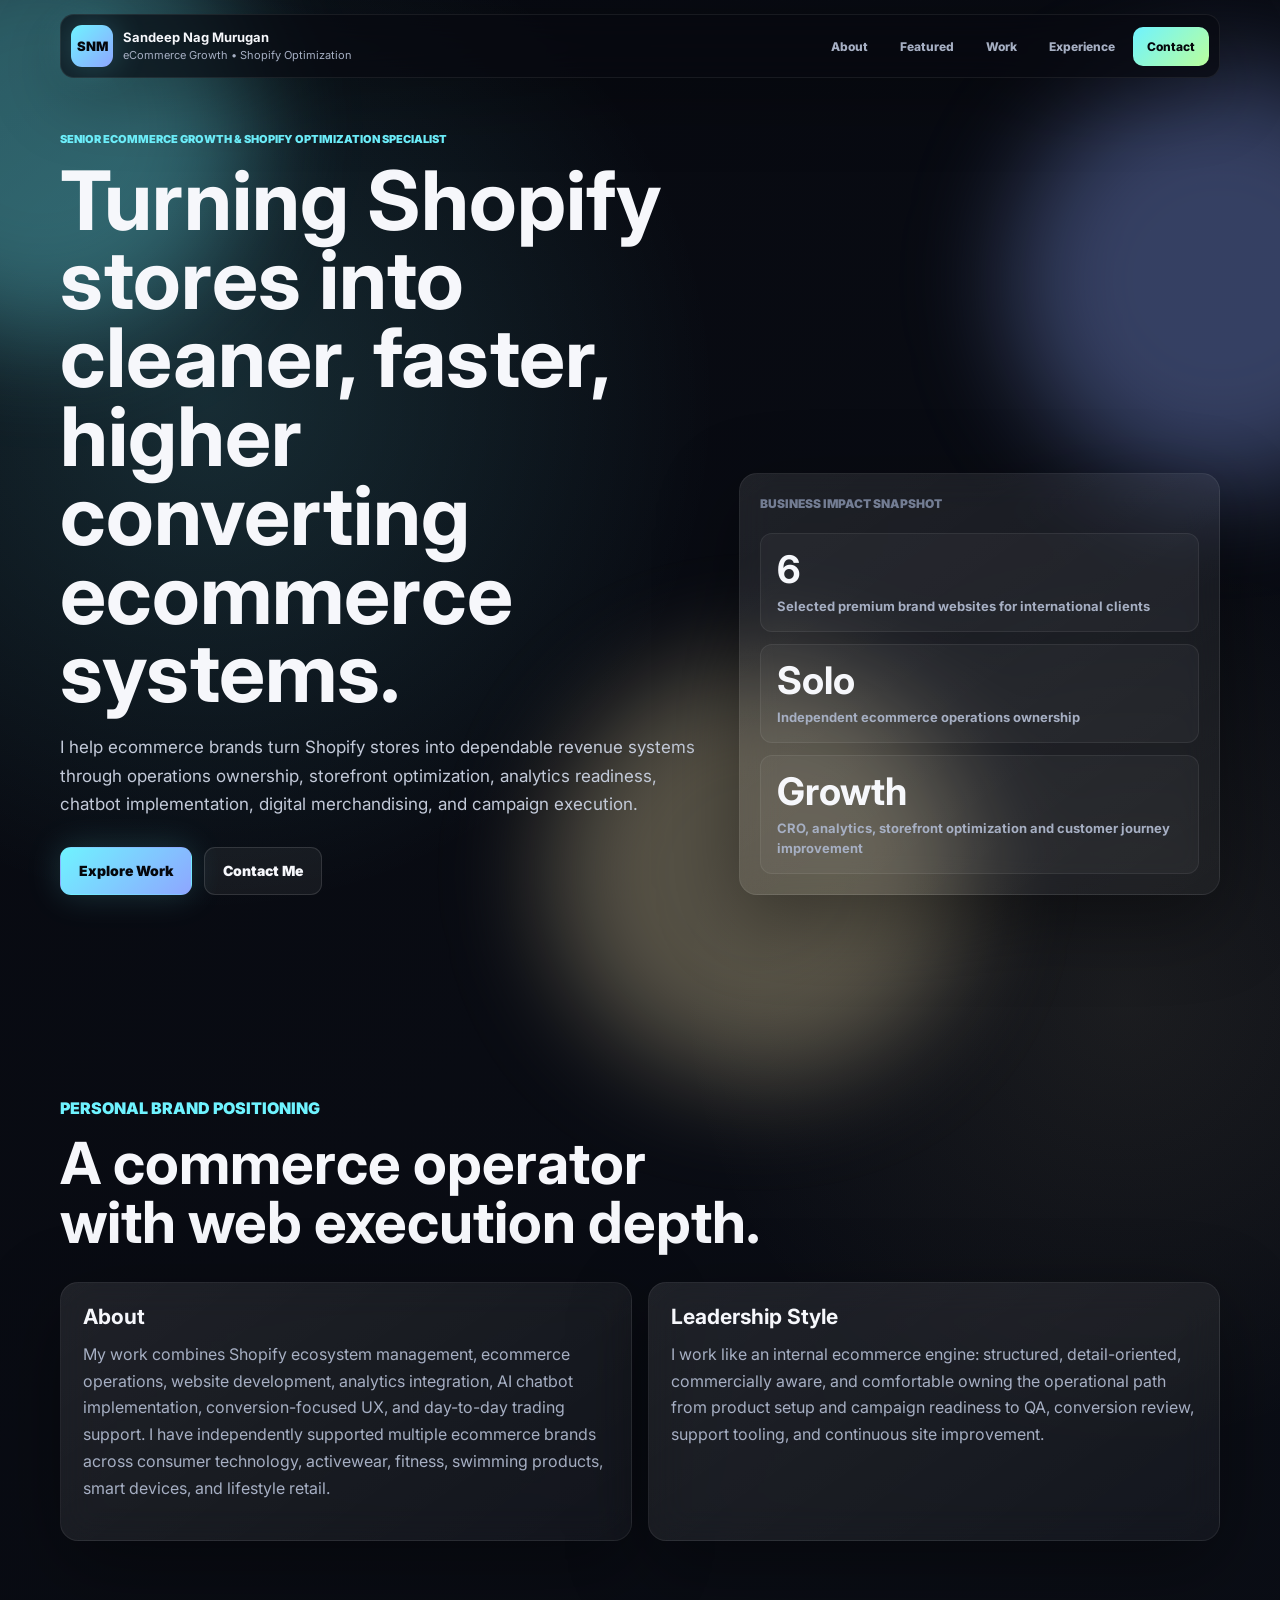
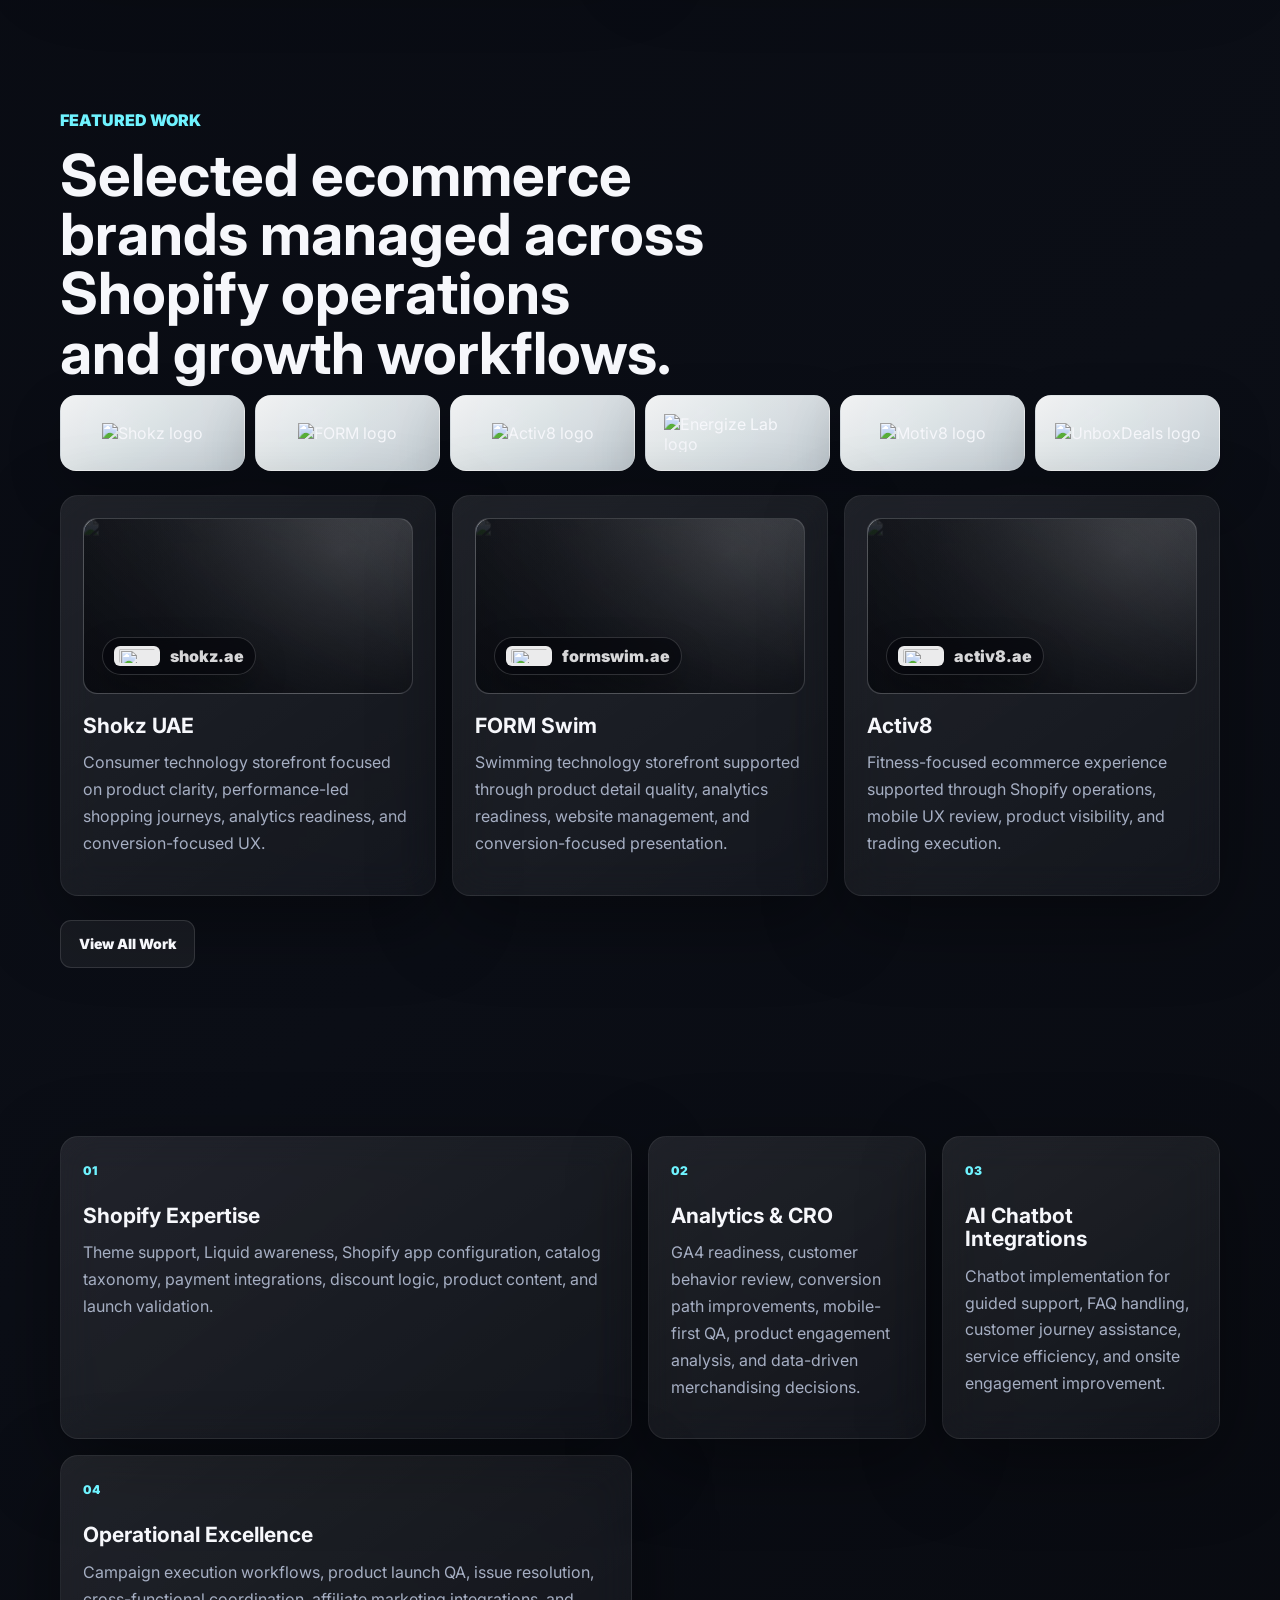
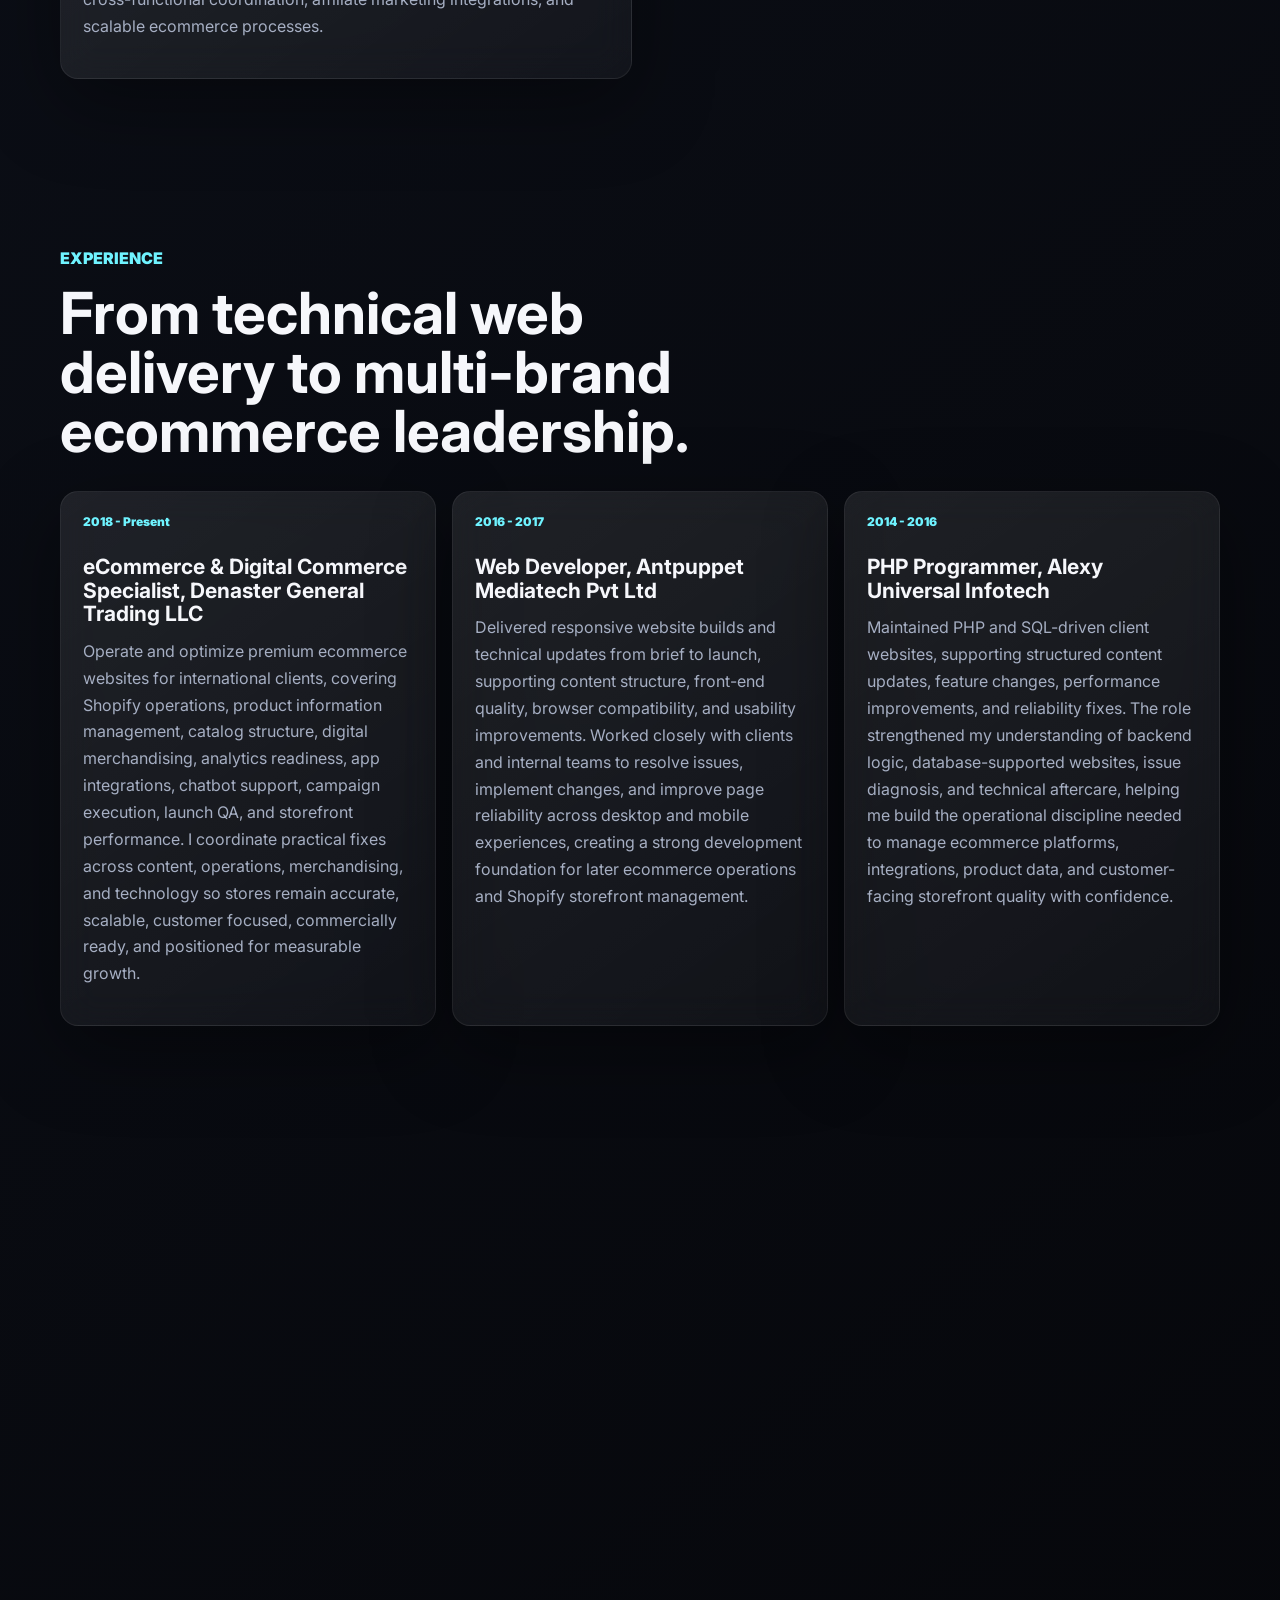
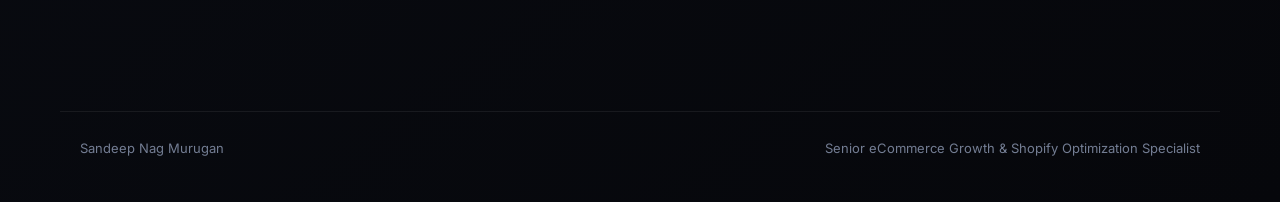
==== commit 152d8d89: "Add files via upload" ====
--- a/index.html
+++ b/index.html
@@ -3,11 +3,11 @@
 <head>
   <meta charset="utf-8">
   <meta name="viewport" content="width=device-width, initial-scale=1">
-  <title>Sandeep Nag Murugan | Shopify Ecommerce Operations & Web Specialist</title>
-  <meta name="description" content="Premium portfolio for Sandeep Nag Murugan, a Shopify Ecommerce Operations and Web Specialist experienced in ecommerce operations, Shopify development, analytics, chatbot implementation, CRO and website scaling.">
-  <meta name="theme-color" content="#07090f">
-  <meta property="og:title" content="Sandeep Nag Murugan | Shopify Ecommerce Operations & Web Specialist">
-  <meta property="og:description" content="Built and managed multiple ecommerce brands independently across Shopify operations, web optimization, analytics, chatbot implementation and digital commerce scaling.">
+  <title>Sandeep Nag Murugan | Senior eCommerce Growth & Shopify Optimization Specialist</title>
+  <meta name="description" content="Senior eCommerce Growth and Shopify Optimization Specialist with experience managing multi-brand Shopify operations, CRO, analytics, chatbot integrations, and web performance.">
+  <meta name="theme-color" content="#070910">
+  <meta property="og:title" content="Sandeep Nag Murugan | Senior eCommerce Growth & Shopify Optimization Specialist">
+  <meta property="og:description" content="Multi-brand Shopify operations, ecommerce growth systems, analytics, CRO, chatbot implementation, and storefront optimization.">
   <meta property="og:type" content="website">
   <link rel="preconnect" href="https://fonts.googleapis.com">
   <link rel="preconnect" href="https://fonts.gstatic.com" crossorigin>
@@ -15,340 +15,182 @@
   <link rel="stylesheet" href="styles.css">
 </head>
 <body>
-  <div class="noise" aria-hidden="true"></div>
-  <div class="aurora" aria-hidden="true">
-    <span></span>
-    <span></span>
-    <span></span>
-  </div>
+  <div class="ambient" aria-hidden="true"><span></span><span></span><span></span></div>
+  <div class="grid-noise" aria-hidden="true"></div>
 
   <header class="site-header" data-header>
-    <a class="brand" href="#top" aria-label="Sandeep Nag Murugan home">
-      <span class="brand-mark">SN</span>
-      <span class="brand-copy">
+    <a class="brand" href="index.html" aria-label="Sandeep Nag Murugan home">
+      <span class="brand-mark">SNM</span>
+      <span>
         <strong>Sandeep Nag Murugan</strong>
-        <small>Shopify Ecommerce Ops</small>
+        <small>eCommerce Growth • Shopify Optimization</small>
       </span>
     </a>
     <button class="nav-toggle" type="button" aria-label="Open navigation" aria-expanded="false" data-nav-toggle>
-      <span></span>
-      <span></span>
+      <span></span><span></span>
     </button>
     <nav class="nav" data-nav>
-      <a href="#projects">Projects</a>
-      <a href="#expertise">Expertise</a>
-      <a href="#systems">Systems</a>
-      <a href="#experience">Experience</a>
-      <a class="nav-cta" href="#contact">Contact</a>
+      <a href="index.html#about">About</a>
+      <a href="index.html#featured">Featured</a>
+      <a href="work.html">Work</a>
+      <a href="index.html#experience">Experience</a>
+      <a class="nav-cta" href="index.html#contact">Contact</a>
     </nav>
   </header>
 
-  <main id="top">
-    <section class="hero section-pad">
-      <div class="hero-grid">
+  <main>
+    <section class="hero page-section" data-parallax>
+      <div class="hero-shell">
         <div class="hero-copy reveal">
-          <p class="eyebrow">Independent Shopify execution for multi-brand ecommerce</p>
-          <h1>Shopify Ecommerce Operations &amp; Web Specialist</h1>
-          <p class="hero-subtitle">Built and managed multiple ecommerce brands independently.</p>
-          <p class="hero-intro">I handle ecommerce operations, Shopify development, website management, analytics, chatbot implementation, optimization, and ongoing website scaling for fast-moving digital commerce brands.</p>
+          <p class="eyebrow">Senior eCommerce Growth &amp; Shopify Optimization Specialist</p>
+          <h1>Turning Shopify stores into cleaner, faster, higher converting ecommerce systems.</h1>
+          <p class="hero-lead">I help ecommerce brands turn Shopify stores into dependable revenue systems through operations ownership, storefront optimization, analytics readiness, chatbot implementation, digital merchandising, and campaign execution.</p>
           <div class="hero-actions">
-            <a class="btn primary" href="#projects">View Ecommerce Work</a>
-            <a class="btn ghost" href="mailto:sandeepnagm@gmail.com">Start a Conversation</a>
-          </div>
-          <div class="signal-row" aria-label="Portfolio highlights">
-            <div>
-              <strong data-count="6">0</strong>
-              <span>Brand stores</span>
-            </div>
-            <div>
-              <strong>Solo</strong>
-              <span>Ops ownership</span>
-            </div>
-            <div>
-              <strong>Shopify</strong>
-              <span>Build to scale</span>
-            </div>
+            <a class="button button-primary" href="work.html">Explore Work</a>
+            <a class="button button-secondary" href="mailto:sandeepnagm@gmail.com">Contact Me</a>
           </div>
         </div>
 
-        <aside class="command-center reveal delay-1" aria-label="Ecommerce command center preview">
-          <div class="profile-panel glass tilt-card">
-            <img src="assets/sandeep-nag-murugan.jpg" alt="Sandeep Nag Murugan">
-            <div>
-              <span>Available for ecommerce roles</span>
-              <strong>Digital commerce operator with web execution depth</strong>
-            </div>
-          </div>
-          <div class="ops-console glass tilt-card">
-            <div class="console-top">
-              <span></span><span></span><span></span>
-              <p>commerce.ops</p>
-            </div>
-            <div class="console-metric">
-              <span>Launch readiness</span>
-              <strong>98%</strong>
-            </div>
-            <div class="progress"><span style="width: 98%"></span></div>
-            <div class="console-grid">
-              <div><span>Catalog QA</span><strong>Live</strong></div>
-              <div><span>CRO Review</span><strong>Active</strong></div>
-              <div><span>Analytics</span><strong>Synced</strong></div>
-              <div><span>Chatbot</span><strong>Enabled</strong></div>
-            </div>
-          </div>
-        </aside>
-      </div>
-    </section>
-
-    <section class="marquee-band" aria-label="Core capabilities">
-      <div class="marquee-track">
-        <span>Shopify Customization</span>
-        <span>Ecommerce Operations</span>
-        <span>Analytics Integration</span>
-        <span>Chatbot Implementation</span>
-        <span>Conversion-Focused UX</span>
-        <span>Performance Optimization</span>
-        <span>Digital Merchandising</span>
-        <span>Campaign Workflows</span>
-      </div>
-    </section>
-
-    <section class="section-pad projects" id="projects">
-      <div class="section-heading reveal">
-        <p class="eyebrow">Featured ecommerce brands</p>
-        <h2>Multi-brand commerce systems built to perform, convert, and scale.</h2>
-        <p>Each brand required a different operational rhythm, product structure, customer journey and conversion path. My role connected the Shopify backend, storefront quality, analytics, customer support layer and ongoing trading needs.</p>
-      </div>
-
-      <div class="project-grid">
-        <article class="project-card glass reveal tilt-card" data-domain="shokz.ae">
-          <div class="preview preview-a" role="img" aria-label="Premium website preview for shokz.ae">
-            <div class="browser-bar"><span></span><span></span><span></span><em>shokz.ae</em></div>
-            <div class="preview-stage">
-              <div class="product-ring"></div>
-              <div class="preview-copy"><b>Open-ear audio</b><i>Technology storefront</i></div>
-            </div>
-          </div>
-          <div class="project-body">
-            <span class="project-type">Wearable audio ecommerce</span>
-            <h3>shokz.ae</h3>
-            <p>Performance-led consumer technology storefront focused on product education, clean browsing and frictionless purchase flow.</p>
-            <ul>
-              <li>Shopify customization</li>
-              <li>Performance optimization</li>
-              <li>Analytics integration</li>
-              <li>Conversion-focused UX</li>
-            </ul>
-          </div>
-        </article>
-
-        <article class="project-card glass reveal tilt-card" data-domain="motiv8.ae">
-          <div class="preview preview-b" role="img" aria-label="Premium website preview for motiv8.ae">
-            <div class="browser-bar"><span></span><span></span><span></span><em>motiv8.ae</em></div>
-            <div class="preview-stage">
-              <div class="apparel-stack"><span></span><span></span><span></span></div>
-              <div class="preview-copy"><b>Premium activewear</b><i>Curated brand commerce</i></div>
-            </div>
-          </div>
-          <div class="project-body">
-            <span class="project-type">Fashion, fitness and lifestyle</span>
-            <h3>motiv8.ae</h3>
-            <p>Curated ecommerce environment for premium fitness and lifestyle brands with emphasis on merchandising logic and brand consistency.</p>
-            <ul>
-              <li>Digital merchandising strategy</li>
-              <li>Campaign execution workflows</li>
-              <li>Product information management</li>
-              <li>Ecommerce operations</li>
-            </ul>
-          </div>
-        </article>
-
-        <article class="project-card glass reveal tilt-card" data-domain="activ8.ae">
-          <div class="preview preview-c" role="img" aria-label="Premium website preview for activ8.ae">
-            <div class="browser-bar"><span></span><span></span><span></span><em>activ8.ae</em></div>
-            <div class="preview-stage">
-              <div class="motion-card"></div>
-              <div class="preview-copy"><b>Fitness commerce</b><i>Shop and train ecosystem</i></div>
-            </div>
-          </div>
-          <div class="project-body">
-            <span class="project-type">Fitness and wellness commerce</span>
-            <h3>activ8.ae</h3>
-            <p>Fitness-focused storefront requiring reliable operations, structured product visibility and high-clarity customer journeys.</p>
-            <ul>
-              <li>Storefront optimization</li>
-              <li>Mobile UX improvements</li>
-              <li>Shopify app coordination</li>
-              <li>Operational QA</li>
-            </ul>
-          </div>
-        </article>
-
-        <article class="project-card glass reveal tilt-card" data-domain="formswim.ae">
-          <div class="preview preview-d" role="img" aria-label="Premium website preview for formswim.ae">
-            <div class="browser-bar"><span></span><span></span><span></span><em>formswim.ae</em></div>
-            <div class="preview-stage">
-              <div class="swim-lens"></div>
-              <div class="preview-copy"><b>Swimming products</b><i>Technical product journey</i></div>
-            </div>
-          </div>
-          <div class="project-body">
-            <span class="project-type">Swimming goggles and products</span>
-            <h3>formswim.ae</h3>
-            <p>Product-led ecommerce experience for swimming goggles and swimming-related products with technical product storytelling.</p>
-            <ul>
-              <li>Product page optimization</li>
-              <li>Analytics integration</li>
-              <li>Conversion-focused UX</li>
-              <li>Website management</li>
-            </ul>
-          </div>
-        </article>
-
-        <article class="project-card glass reveal tilt-card" data-domain="unboxdeals.com">
-          <div class="preview preview-e" role="img" aria-label="Premium website preview for unboxdeals.com">
-            <div class="browser-bar"><span></span><span></span><span></span><em>unboxdeals.com</em></div>
-            <div class="preview-stage">
-              <div class="device-grid"><span></span><span></span><span></span><span></span></div>
-              <div class="preview-copy"><b>Electronics marketplace</b><i>Gadgets and smart devices</i></div>
-            </div>
-          </div>
-          <div class="project-body">
-            <span class="project-type">Electronics and smart devices</span>
-            <h3>unboxdeals.com</h3>
-            <p>Catalog-heavy ecommerce storefront for electronics, wearables, gadgets and smart devices with operational complexity.</p>
-            <ul>
-              <li>Catalog architecture</li>
-              <li>Affiliate marketing integrations</li>
-              <li>Checkout and payment support</li>
-              <li>Performance optimization</li>
-            </ul>
-          </div>
-        </article>
-
-        <article class="project-card glass reveal tilt-card" data-domain="ae.energizelab.com">
-          <div class="preview preview-f" role="img" aria-label="Premium website preview for ae.energizelab.com">
-            <div class="browser-bar"><span></span><span></span><span></span><em>ae.energizelab.com</em></div>
-            <div class="preview-stage">
-              <div class="robot-core"><span></span></div>
-              <div class="preview-copy"><b>Smart technology</b><i>App-enabled products</i></div>
-            </div>
-          </div>
-          <div class="project-body">
-            <span class="project-type">Robotic and smart technology</span>
-            <h3>ae.energizelab.com</h3>
-            <p>Smart technology ecommerce experience for app-enabled robotic and connected products with education-led conversion.</p>
-            <ul>
-              <li>Shopify customization</li>
-              <li>Chatbot implementation</li>
-              <li>Analytics and CRO support</li>
-              <li>Website scaling</li>
-            </ul>
-          </div>
-        </article>
-      </div>
-    </section>
-
-    <section class="section-pad bento" id="expertise">
-      <div class="section-heading reveal">
-        <p class="eyebrow">Core operating system</p>
-        <h2>One specialist connecting commerce execution, web quality and growth signals.</h2>
-      </div>
-      <div class="bento-grid">
-        <article class="bento-card large glass reveal">
-          <span class="card-index">01</span>
-          <h3>Shopify Expertise</h3>
-          <p>Theme customization, product setup, catalog logic, app configuration, payment gateway support, promotional setup, checkout review and store operations.</p>
-          <div class="pill-row">
-            <span>Liquid</span><span>Collections</span><span>Apps</span><span>Checkout</span>
-          </div>
-        </article>
-        <article class="bento-card glass reveal delay-1">
-          <span class="card-index">02</span>
-          <h3>Analytics &amp; CRO</h3>
-          <p>Tracking readiness, conversion paths, product engagement review, AOV awareness, customer behavior analysis and merchandising decisions guided by data.</p>
-        </article>
-        <article class="bento-card glass reveal delay-2">
-          <span class="card-index">03</span>
-          <h3>AI Chatbot Integrations</h3>
-          <p>Chatbot setup and customer journey support for FAQs, guided assistance, service deflection and improved onsite engagement.</p>
-        </article>
-        <article class="bento-card wide glass reveal">
-          <span class="card-index">04</span>
-          <h3>Operations at Launch Speed</h3>
-          <p>Campaign readiness, QA systems, content publishing, inventory visibility, affiliate integrations, issue resolution and cross-functional ecommerce coordination.</p>
-        </article>
-      </div>
-    </section>
-
-    <section class="section-pad systems" id="systems">
-      <div class="split-grid">
-        <div class="section-heading sticky-copy reveal">
-          <p class="eyebrow">Technical stack</p>
-          <h2>Built for serious ecommerce environments, not brochure websites.</h2>
-          <p>My work sits where store operations, front-end execution, customer journey quality and growth tooling meet.</p>
-        </div>
-        <div class="stack-lanes">
-          <div class="lane glass reveal">
-            <h3>Commerce</h3>
-            <p>Shopify, Shopify apps, Liquid, catalog management, payment gateways, promotional tools, affiliate marketing integrations.</p>
-          </div>
-          <div class="lane glass reveal">
-            <h3>Web</h3>
-            <p>HTML, CSS, JavaScript, responsive UI, performance optimization, CMS workflows, QA and browser compatibility.</p>
-          </div>
-          <div class="lane glass reveal">
-            <h3>Growth</h3>
-            <p>GA4, ecommerce analytics, CRO, campaign tracking, digital merchandising, conversion path review and onsite engagement.</p>
-          </div>
-          <div class="lane glass reveal">
-            <h3>Automation</h3>
-            <p>AI chatbot implementation, app integrations, operational checklists, launch validation and workflow improvement.</p>
+        <div class="hero-panel glass reveal delay-1">
+          <p class="panel-label">Business impact snapshot</p>
+          <div class="metric-stack">
+            <div><strong data-count="6">0</strong><span>Selected premium brand websites for international clients</span></div>
+            <div><strong>Solo</strong><span>Independent ecommerce operations ownership</span></div>
+            <div><strong>Growth</strong><span>CRO, analytics, storefront optimization and customer journey improvement</span></div>
           </div>
         </div>
       </div>
     </section>
 
-    <section class="section-pad experience" id="experience">
-      <div class="section-heading reveal">
+    <section class="page-section compact" id="about">
+      <div class="section-head reveal">
+        <p class="eyebrow">Personal brand positioning</p>
+        <h2>A commerce operator with web execution depth.</h2>
+      </div>
+      <div class="about-grid">
+        <article class="glass content-card reveal">
+          <h3>About</h3>
+          <p>My work combines Shopify ecosystem management, ecommerce operations, website development, analytics integration, AI chatbot implementation, conversion-focused UX, and day-to-day trading support. I have independently supported multiple ecommerce brands across consumer technology, activewear, fitness, swimming products, smart devices, and lifestyle retail.</p>
+        </article>
+        <article class="glass content-card reveal delay-1">
+          <h3>Leadership Style</h3>
+          <p>I work like an internal ecommerce engine: structured, detail-oriented, commercially aware, and comfortable owning the operational path from product setup and campaign readiness to QA, conversion review, support tooling, and continuous site improvement.</p>
+        </article>
+      </div>
+    </section>
+
+    <section class="page-section compact" id="featured">
+      <div class="section-head reveal">
+        <p class="eyebrow">Featured work</p>
+        <h2>Selected ecommerce brands managed across Shopify operations and growth workflows.</h2>
+      </div>
+      <div class="brand-logo-strip reveal" aria-label="Brand logos">
+        <span><img src="assets/logo-shokz-black.png" alt="Shokz logo"></span>
+        <span><img src="assets/logo-form.svg" alt="FORM logo"></span>
+        <span><img src="assets/logo-activ8-black.png" alt="Activ8 logo"></span>
+        <span><img src="assets/logo-energizelab-black.png" alt="Energize Lab logo"></span>
+        <span><img src="assets/logo-motiv8-black.png" alt="Motiv8 logo"></span>
+        <span><img src="assets/logo-unboxdeals-black.png" alt="UnboxDeals logo"></span>
+      </div>
+      <div class="featured-grid">
+        <article class="featured-card glass reveal" data-magnetic>
+          <div class="mini-preview screenshot-preview" aria-hidden="true">
+            <img src="assets/shokz-website.png" alt="">
+            <span><img src="assets/logo-shokz-black.png" alt="">shokz.ae</span>
+          </div>
+          <h3>Shokz UAE</h3>
+          <p>Consumer technology storefront focused on product clarity, performance-led shopping journeys, analytics readiness, and conversion-focused UX.</p>
+        </article>
+        <article class="featured-card glass reveal delay-1" data-magnetic>
+          <div class="mini-preview screenshot-preview" aria-hidden="true">
+            <img src="assets/form-website.png" alt="">
+            <span><img src="assets/logo-form.svg" alt="">formswim.ae</span>
+          </div>
+          <h3>FORM Swim</h3>
+          <p>Swimming technology storefront supported through product detail quality, analytics readiness, website management, and conversion-focused presentation.</p>
+        </article>
+        <article class="featured-card glass reveal delay-2" data-magnetic>
+          <div class="mini-preview screenshot-preview" aria-hidden="true">
+            <img src="assets/activ8-website.png" alt="">
+            <span><img src="assets/logo-activ8-black.png" alt="">activ8.ae</span>
+          </div>
+          <h3>Activ8</h3>
+          <p>Fitness-focused ecommerce experience supported through Shopify operations, mobile UX review, product visibility, and trading execution.</p>
+        </article>
+      </div>
+      <div class="center-action reveal">
+        <a class="button button-secondary" href="work.html">View All Work</a>
+      </div>
+    </section>
+
+    <section class="page-section compact">
+      <div class="bento-grid">
+        <article class="bento-card glass reveal">
+          <span>01</span>
+          <h3>Shopify Expertise</h3>
+          <p>Theme support, Liquid awareness, Shopify app configuration, catalog taxonomy, payment integrations, discount logic, product content, and launch validation.</p>
+        </article>
+        <article class="bento-card glass reveal delay-1">
+          <span>02</span>
+          <h3>Analytics &amp; CRO</h3>
+          <p>GA4 readiness, customer behavior review, conversion path improvements, mobile-first QA, product engagement analysis, and data-driven merchandising decisions.</p>
+        </article>
+        <article class="bento-card glass reveal delay-2">
+          <span>03</span>
+          <h3>AI Chatbot Integrations</h3>
+          <p>Chatbot implementation for guided support, FAQ handling, customer journey assistance, service efficiency, and onsite engagement improvement.</p>
+        </article>
+        <article class="bento-card glass reveal">
+          <span>04</span>
+          <h3>Operational Excellence</h3>
+          <p>Campaign execution workflows, product launch QA, issue resolution, cross-functional coordination, affiliate marketing integrations, and scalable ecommerce processes.</p>
+        </article>
+      </div>
+    </section>
+
+    <section class="page-section compact" id="experience">
+      <div class="section-head reveal">
         <p class="eyebrow">Experience</p>
-        <h2>From web development foundation to full ecommerce ownership.</h2>
+        <h2>From technical web delivery to multi-brand ecommerce leadership.</h2>
       </div>
       <div class="timeline">
         <article class="timeline-item glass reveal">
           <span>2018 - Present</span>
-          <h3>Ecommerce &amp; Digital Commerce Specialist, Denaster General Trading LLC</h3>
-          <p>Solo-handled multi-brand Shopify operations, website management, ecommerce setup, digital merchandising, analytics readiness, chatbot support, optimization and ongoing scaling.</p>
+          <h3>eCommerce &amp; Digital Commerce Specialist, Denaster General Trading LLC</h3>
+          <p>Operate and optimize premium ecommerce websites for international clients, covering Shopify operations, product information management, catalog structure, digital merchandising, analytics readiness, app integrations, chatbot support, campaign execution, launch QA, and storefront performance. I coordinate practical fixes across content, operations, merchandising, and technology so stores remain accurate, scalable, customer focused, commercially ready, and positioned for measurable growth.</p>
         </article>
-        <article class="timeline-item glass reveal">
+        <article class="timeline-item glass reveal delay-1">
           <span>2016 - 2017</span>
           <h3>Web Developer, Antpuppet Mediatech Pvt Ltd</h3>
-          <p>Delivered responsive website builds, content updates, technical fixes and usability improvements from brief to launch.</p>
+          <p>Delivered responsive website builds and technical updates from brief to launch, supporting content structure, front-end quality, browser compatibility, and usability improvements. Worked closely with clients and internal teams to resolve issues, implement changes, and improve page reliability across desktop and mobile experiences, creating a strong development foundation for later ecommerce operations and Shopify storefront management.</p>
         </article>
-        <article class="timeline-item glass reveal">
+        <article class="timeline-item glass reveal delay-2">
           <span>2014 - 2016</span>
           <h3>PHP Programmer, Alexy Universal Infotech</h3>
-          <p>Maintained PHP and SQL-driven websites, supported feature updates and improved reliability through structured troubleshooting.</p>
+          <p>Maintained PHP and SQL-driven client websites, supporting structured content updates, feature changes, performance improvements, and reliability fixes. The role strengthened my understanding of backend logic, database-supported websites, issue diagnosis, and technical aftercare, helping me build the operational discipline needed to manage ecommerce platforms, integrations, product data, and customer-facing storefront quality with confidence.</p>
         </article>
       </div>
     </section>
 
-    <section class="section-pad cta" id="contact">
-      <div class="cta-card glass reveal">
-        <p class="eyebrow">Recruiter-ready</p>
-        <h2>Looking for someone who can own the ecommerce engine, not just update a website?</h2>
-        <p>I bring Shopify execution, operational discipline, analytics awareness and web implementation together into one reliable digital commerce function.</p>
-        <div class="hero-actions">
-          <a class="btn primary" href="mailto:sandeepnagm@gmail.com">Email Sandeep</a>
-          <a class="btn ghost" href="https://www.linkedin.com/in/sandeepnagm" target="_blank" rel="noreferrer">LinkedIn Profile</a>
+    <section class="page-section compact" id="contact">
+      <div class="contact-card glass reveal">
+        <div>
+          <p class="eyebrow">Contact</p>
+          <h2>Ready to strengthen an ecommerce team with hands-on Shopify growth execution.</h2>
+          <p>Email: <a href="mailto:sandeepnagm@gmail.com">sandeepnagm@gmail.com</a><br>LinkedIn: <a href="https://linkedin.com/in/sandeepnagm" target="_blank" rel="noreferrer">linkedin.com/in/sandeepnagm</a></p>
+          <div class="hero-actions">
+            <a class="button button-primary" href="mailto:sandeepnagm@gmail.com">Email Me</a>
+            <a class="button button-secondary" href="https://linkedin.com/in/sandeepnagm" target="_blank" rel="noreferrer">LinkedIn</a>
+          </div>
         </div>
+        <img class="footer-photo" src="assets/sandeep-nag-murugan.jpg" alt="Sandeep Nag Murugan">
       </div>
     </section>
   </main>
 
   <footer class="site-footer">
     <p>Sandeep Nag Murugan</p>
-    <p>Shopify Ecommerce Operations &amp; Web Specialist</p>
+    <p>Senior eCommerce Growth &amp; Shopify Optimization Specialist</p>
   </footer>
 
   <script src="script.js"></script>
--- a/styles.css
+++ b/styles.css
@@ -1,21 +1,19 @@
 :root {
   color-scheme: dark;
-  --bg: #07090f;
-  --bg-2: #0d111d;
-  --panel: rgba(255, 255, 255, 0.075);
-  --panel-strong: rgba(255, 255, 255, 0.12);
-  --line: rgba(255, 255, 255, 0.15);
-  --line-soft: rgba(255, 255, 255, 0.08);
-  --text: #f7f8ff;
-  --muted: #aab2c7;
-  --soft: #737d99;
-  --cyan: #63f4ff;
-  --blue: #78a7ff;
-  --violet: #c898ff;
-  --lime: #c9ff7b;
-  --coral: #ff9f7d;
-  --shadow: 0 24px 90px rgba(0, 0, 0, 0.45);
-  --radius: 8px;
+  --bg: #070910;
+  --bg-soft: #0c101a;
+  --text: #f6f7fb;
+  --muted: #a6afc3;
+  --quiet: #737d93;
+  --line: rgba(255, 255, 255, 0.12);
+  --line-soft: rgba(255, 255, 255, 0.07);
+  --glass: rgba(255, 255, 255, 0.065);
+  --glass-strong: rgba(255, 255, 255, 0.1);
+  --cyan: #6ff3ff;
+  --blue: #8ea6ff;
+  --gold: #e9d8a6;
+  --green: #baff9c;
+  --shadow: 0 24px 80px rgba(0, 0, 0, 0.38);
   --ease: cubic-bezier(0.2, 0.8, 0.2, 1);
 }
 
@@ -24,24 +22,24 @@
 }
 
 html {
-  scroll-behavior: smooth;
   width: 100%;
   max-width: 100%;
   overflow-x: hidden;
+  scroll-behavior: smooth;
 }
 
 body {
+  width: 100%;
+  max-width: 100%;
+  min-height: 100vh;
   margin: 0;
-  min-height: 100vh;
+  overflow-x: hidden;
   background:
-    radial-gradient(circle at 12% 5%, rgba(99, 244, 255, 0.16), transparent 31rem),
-    radial-gradient(circle at 86% 14%, rgba(200, 152, 255, 0.12), transparent 34rem),
-    linear-gradient(145deg, var(--bg), #080b14 45%, #05070c);
+    radial-gradient(circle at 16% 8%, rgba(111, 243, 255, 0.15), transparent 32rem),
+    radial-gradient(circle at 88% 20%, rgba(233, 216, 166, 0.08), transparent 28rem),
+    linear-gradient(140deg, #070910, #0b0e16 48%, #06070b);
   color: var(--text);
   font-family: Inter, ui-sans-serif, system-ui, -apple-system, BlinkMacSystemFont, "Segoe UI", sans-serif;
-  overflow-x: hidden;
-  width: 100%;
-  max-width: 100%;
 }
 
 main,
@@ -49,10 +47,6 @@
   overflow-x: clip;
 }
 
-body.nav-open {
-  overflow: hidden;
-}
-
 a {
   color: inherit;
   text-decoration: none;
@@ -63,89 +57,93 @@
   max-width: 100%;
 }
 
-.noise {
+body.nav-open {
+  overflow: hidden;
+}
+
+.ambient {
+  position: fixed;
+  inset: -20vh -20vw;
+  z-index: -3;
+  pointer-events: none;
+  filter: blur(52px);
+}
+
+.ambient span {
+  position: absolute;
+  width: 26rem;
+  height: 26rem;
+  border-radius: 50%;
+  opacity: 0.34;
+  animation: floatGlow 18s var(--ease) infinite alternate;
+}
+
+.ambient span:nth-child(1) {
+  left: 5%;
+  top: 8%;
+  background: var(--cyan);
+}
+
+.ambient span:nth-child(2) {
+  right: 6%;
+  top: 20%;
+  background: var(--blue);
+  animation-delay: -7s;
+}
+
+.ambient span:nth-child(3) {
+  left: 45%;
+  bottom: 0;
+  background: var(--gold);
+  animation-delay: -11s;
+}
+
+@keyframes floatGlow {
+  from { transform: translate3d(-24px, 18px, 0) scale(0.95); }
+  to { transform: translate3d(30px, -22px, 0) scale(1.08); }
+}
+
+.grid-noise {
   position: fixed;
   inset: 0;
   z-index: -2;
   pointer-events: none;
-  opacity: 0.26;
+  opacity: 0.24;
   background-image:
-    linear-gradient(rgba(255, 255, 255, 0.03) 1px, transparent 1px),
-    linear-gradient(90deg, rgba(255, 255, 255, 0.025) 1px, transparent 1px);
-  background-size: 44px 44px;
-  mask-image: linear-gradient(to bottom, black 0%, transparent 85%);
-}
-
-.aurora {
-  position: fixed;
-  inset: -30vh -20vw;
-  z-index: -3;
-  filter: blur(55px);
-  opacity: 0.72;
-  pointer-events: none;
-}
-
-.aurora span {
-  position: absolute;
-  width: 32rem;
-  height: 32rem;
-  border-radius: 8px;
-  mix-blend-mode: screen;
-  animation: drift 18s var(--ease) infinite alternate;
-}
-
-.aurora span:nth-child(1) {
-  left: 5%;
-  top: 9%;
-  background: rgba(99, 244, 255, 0.18);
-}
-
-.aurora span:nth-child(2) {
-  right: 7%;
-  top: 16%;
-  background: rgba(120, 167, 255, 0.18);
-  animation-delay: -6s;
-}
-
-.aurora span:nth-child(3) {
-  left: 36%;
-  bottom: 5%;
-  background: rgba(201, 255, 123, 0.1);
-  animation-delay: -11s;
-}
-
-@keyframes drift {
-  from { transform: translate3d(-2rem, 1rem, 0) scale(1); }
-  to { transform: translate3d(3rem, -2rem, 0) scale(1.15); }
+    linear-gradient(rgba(255, 255, 255, 0.026) 1px, transparent 1px),
+    linear-gradient(90deg, rgba(255, 255, 255, 0.02) 1px, transparent 1px);
+  background-size: 46px 46px;
+  mask-image: linear-gradient(to bottom, black, transparent 88%);
 }
 
 .site-header {
   position: fixed;
+  top: 14px;
   left: 50%;
-  top: 14px;
-  z-index: 30;
+  z-index: 50;
   display: flex;
-  width: min(calc(100% - 24px), 1180px);
+  width: min(calc(100% - 28px), 1160px);
   transform: translateX(-50%);
   align-items: center;
   justify-content: space-between;
-  gap: 16px;
+  gap: 18px;
   padding: 10px;
   border: 1px solid var(--line-soft);
-  border-radius: 8px;
-  background: rgba(7, 9, 15, 0.7);
-  box-shadow: 0 18px 60px rgba(0, 0, 0, 0.28);
+  border-radius: 14px;
+  background: rgba(7, 9, 16, 0.72);
+  box-shadow: 0 20px 70px rgba(0, 0, 0, 0.28);
   backdrop-filter: blur(18px);
-  transition: border-color 250ms ease, background 250ms ease;
+  transition: background 220ms ease, border-color 220ms ease;
 }
 
 .site-header.scrolled {
-  border-color: rgba(99, 244, 255, 0.22);
-  background: rgba(7, 9, 15, 0.86);
+  border-color: rgba(111, 243, 255, 0.2);
+  background: rgba(7, 9, 16, 0.9);
 }
 
 .brand {
   display: inline-flex;
+  min-width: 0;
   align-items: center;
   gap: 10px;
 }
@@ -154,31 +152,28 @@
   display: grid;
   width: 42px;
   height: 42px;
+  flex: 0 0 auto;
   place-items: center;
-  border-radius: 8px;
-  background: linear-gradient(135deg, rgba(99, 244, 255, 0.95), rgba(200, 152, 255, 0.9));
+  border-radius: 11px;
+  background: linear-gradient(135deg, var(--cyan), var(--blue));
   color: #05070c;
+  font-size: 13px;
   font-weight: 900;
-  letter-spacing: 0;
-  box-shadow: 0 0 36px rgba(99, 244, 255, 0.32);
-}
-
-.brand-copy {
-  display: none;
-}
-
-.brand-copy strong,
-.brand-copy small {
+  box-shadow: 0 0 34px rgba(111, 243, 255, 0.24);
+}
+
+.brand strong,
+.brand small {
   display: block;
 }
 
-.brand-copy strong {
+.brand strong {
   font-size: 13px;
-  letter-spacing: 0;
-}
-
-.brand-copy small {
-  margin-top: 2px;
+  line-height: 1.1;
+}
+
+.brand small {
+  margin-top: 3px;
   color: var(--muted);
   font-size: 11px;
 }
@@ -187,9 +182,10 @@
   display: grid;
   width: 42px;
   height: 42px;
+  flex: 0 0 auto;
   place-items: center;
-  border: 1px solid var(--line-soft);
-  border-radius: 8px;
+  border: 1px solid var(--line);
+  border-radius: 11px;
   background: rgba(255, 255, 255, 0.06);
   cursor: pointer;
 }
@@ -197,13 +193,13 @@
 .nav-toggle span {
   width: 17px;
   height: 2px;
-  border-radius: 8px;
+  border-radius: 20px;
   background: var(--text);
-  transition: transform 250ms ease;
+  transition: transform 220ms ease;
 }
 
 .nav-toggle span + span {
-  margin-top: -12px;
+  margin-top: -13px;
 }
 
 .nav-toggle[aria-expanded="true"] span:first-child {
@@ -216,19 +212,19 @@
 
 .nav {
   position: fixed;
-  left: 12px;
-  right: 12px;
   top: 74px;
-  display: grid;
-  gap: 8px;
-  padding: 14px;
+  left: 14px;
+  right: 14px;
+  display: grid;
+  gap: 6px;
+  padding: 12px;
   border: 1px solid var(--line-soft);
-  border-radius: 8px;
-  background: rgba(7, 9, 15, 0.94);
+  border-radius: 14px;
+  background: rgba(7, 9, 16, 0.96);
   box-shadow: var(--shadow);
   opacity: 0;
   pointer-events: none;
-  transform: translateY(-10px);
+  transform: translateY(-8px);
   transition: opacity 220ms ease, transform 220ms ease;
   backdrop-filter: blur(18px);
 }
@@ -240,11 +236,11 @@
 }
 
 .nav a {
-  padding: 13px 14px;
-  border-radius: 8px;
+  padding: 13px;
+  border-radius: 10px;
   color: var(--muted);
   font-size: 14px;
-  font-weight: 700;
+  font-weight: 800;
 }
 
 .nav a:hover,
@@ -254,51 +250,64 @@
 }
 
 .nav-cta {
-  color: #071015 !important;
-  background: linear-gradient(135deg, var(--cyan), var(--lime)) !important;
-}
-
-.section-pad {
-  padding: 86px 20px;
+  color: #05070c !important;
+  background: linear-gradient(135deg, var(--cyan), var(--green)) !important;
+}
+
+.page-section {
+  width: 100%;
+  padding: 96px 20px;
+}
+
+.page-section.compact {
+  padding-block: 70px;
 }
 
 .hero {
   min-height: 100svh;
   display: grid;
   align-items: center;
-  padding-top: 118px;
-}
-
-.hero-grid,
-.split-grid {
-  width: min(100%, 1180px);
-  margin: 0 auto;
+  padding-top: 122px;
+}
+
+.hero-shell,
+.section-head,
+.about-grid,
+.featured-grid,
+.bento-grid,
+.timeline,
+.accordion,
+.contact-card,
+.site-footer {
+  width: min(100%, 1160px);
+  margin-inline: auto;
+}
+
+.hero-shell {
+  position: relative;
+  z-index: 1;
+  display: grid;
+  gap: 28px;
+  align-items: end;
+}
+
+.hero-copy,
+.section-head,
+.content-card,
+.featured-card,
+.bento-card,
+.timeline-item,
+.accordion-item {
   min-width: 0;
 }
 
-.hero-grid {
-  display: grid;
-  gap: 28px;
-}
-
-.hero-copy,
-.section-heading,
-.project-card,
-.bento-card,
-.lane,
-.timeline-item,
-.cta-card {
-  min-width: 0;
-}
-
 .eyebrow {
-  margin: 0 0 16px;
+  margin: 0 0 14px;
   color: var(--cyan);
-  font-size: 12px;
+  font-size: 11px;
   font-weight: 900;
-  letter-spacing: 0;
+  line-height: 1.45;
   text-transform: uppercase;
-  overflow-wrap: anywhere;
 }
 
 h1,
@@ -309,48 +318,39 @@
 }
 
 h1 {
-  max-width: min(950px, 100%);
-  margin-bottom: 16px;
+  max-width: 930px;
+  margin-bottom: 20px;
   font-size: 42px;
-  line-height: 0.96;
-  letter-spacing: 0;
-  text-wrap: balance;
-  overflow-wrap: break-word;
-}
-
-h2 {
-  margin-bottom: 18px;
-  font-size: 34px;
   line-height: 0.98;
   letter-spacing: 0;
   text-wrap: balance;
 }
 
+h2 {
+  max-width: 880px;
+  margin-bottom: 18px;
+  font-size: 34px;
+  line-height: 1.02;
+  letter-spacing: 0;
+  text-wrap: balance;
+}
+
 h3 {
   margin-bottom: 12px;
   font-size: 21px;
-  line-height: 1.08;
-}
-
-.hero-subtitle {
-  max-width: 690px;
-  margin-bottom: 14px;
-  color: var(--text);
-  font-size: 26px;
-  font-weight: 800;
-  line-height: 1.02;
-  text-wrap: balance;
-  overflow-wrap: break-word;
-}
-
-.hero-intro,
-.section-heading p,
-.cta-card p {
+  line-height: 1.12;
+}
+
+p {
+  color: var(--muted);
+  line-height: 1.68;
+}
+
+.hero-lead {
   max-width: 760px;
-  color: var(--muted);
-  font-size: 16px;
-  line-height: 1.65;
-  overflow-wrap: break-word;
+  margin-bottom: 0;
+  color: #c3cad9;
+  font-size: 17px;
 }
 
 .hero-actions {
@@ -360,548 +360,540 @@
   margin-top: 28px;
 }
 
-.btn {
+.button {
   display: inline-flex;
+  min-height: 48px;
   flex: 1 1 100%;
-  min-height: 48px;
   align-items: center;
   justify-content: center;
   padding: 0 18px;
   border: 1px solid var(--line);
-  border-radius: 8px;
+  border-radius: 11px;
   font-size: 14px;
   font-weight: 900;
   text-align: center;
-  white-space: normal;
   transition: transform 200ms ease, border-color 200ms ease, background 200ms ease;
 }
 
-.btn:hover {
+.button:hover {
   transform: translateY(-2px);
 }
 
-.btn.primary {
+.button-primary {
   border-color: transparent;
-  background: linear-gradient(135deg, var(--cyan), var(--blue) 52%, var(--violet));
-  color: #04070d;
-  box-shadow: 0 0 38px rgba(99, 244, 255, 0.22);
-}
-
-.btn.ghost {
-  background: rgba(255, 255, 255, 0.06);
+  background: linear-gradient(135deg, var(--cyan), var(--blue));
+  color: #05070c;
+  box-shadow: 0 0 34px rgba(111, 243, 255, 0.18);
+}
+
+.button-secondary {
+  background: rgba(255, 255, 255, 0.055);
   color: var(--text);
-}
-
-.signal-row {
-  display: grid;
-  grid-template-columns: 1fr;
-  gap: 10px;
-  margin-top: 30px;
-}
-
-.signal-row div {
-  min-height: 104px;
-  padding: 18px 14px;
-  border: 1px solid var(--line-soft);
-  border-radius: 8px;
-  background: rgba(255, 255, 255, 0.05);
-}
-
-.signal-row strong {
-  display: block;
-  margin-bottom: 8px;
-  font-size: 34px;
-  line-height: 1;
-}
-
-.signal-row span {
-  color: var(--muted);
-  font-size: 12px;
-  font-weight: 700;
 }
 
 .glass {
   border: 1px solid var(--line-soft);
-  background: linear-gradient(145deg, rgba(255, 255, 255, 0.1), rgba(255, 255, 255, 0.045));
+  background: linear-gradient(145deg, rgba(255, 255, 255, 0.09), rgba(255, 255, 255, 0.04));
   box-shadow: var(--shadow);
-  backdrop-filter: blur(20px);
-}
-
-.command-center {
-  display: grid;
-  gap: 14px;
-  align-self: end;
-}
-
-.profile-panel {
-  display: grid;
-  grid-template-columns: 74px 1fr;
-  gap: 14px;
-  align-items: center;
-  padding: 14px;
-  border-radius: var(--radius);
-}
-
-.profile-panel img {
-  width: 74px;
-  height: 74px;
-  object-fit: cover;
-  object-position: 50% 24%;
-  border-radius: 8px;
-}
-
-.profile-panel span {
-  color: var(--cyan);
-  font-size: 11px;
+  backdrop-filter: blur(18px);
+}
+
+.hero-panel {
+  padding: 20px;
+  border-radius: 18px;
+}
+
+.panel-label {
+  margin-bottom: 18px;
+  color: var(--quiet);
+  font-size: 12px;
   font-weight: 900;
   text-transform: uppercase;
 }
 
-.profile-panel strong {
+.metric-stack {
+  display: grid;
+  gap: 12px;
+}
+
+.metric-stack div {
+  padding: 16px;
+  border: 1px solid var(--line-soft);
+  border-radius: 12px;
+  background: rgba(255, 255, 255, 0.04);
+}
+
+.metric-stack strong {
   display: block;
-  margin-top: 7px;
-  font-size: 15px;
-  line-height: 1.25;
-}
-
-.ops-console {
+  margin-bottom: 7px;
+  font-size: 38px;
+  line-height: 1;
+}
+
+.metric-stack span {
+  color: var(--muted);
+  font-size: 13px;
+  font-weight: 700;
+}
+
+.section-head {
+  margin-bottom: 30px;
+}
+
+.section-head p {
+  max-width: 780px;
+  font-size: 16px;
+}
+
+.about-grid,
+.featured-grid,
+.bento-grid,
+.timeline {
+  display: grid;
+  gap: 16px;
+}
+
+.content-card,
+.featured-card,
+.bento-card,
+.timeline-item {
+  position: relative;
   overflow: hidden;
+  padding: 22px;
+  border-radius: 18px;
+}
+
+.timeline-item {
+  display: flex;
+  flex-direction: column;
+}
+
+.timeline-item p {
+  flex: 1;
+}
+
+.content-card::before,
+.featured-card::before,
+.bento-card::before,
+.timeline-item::before,
+.accordion-item::before,
+.contact-card::before {
+  content: "";
+  position: absolute;
+  inset: 0;
+  pointer-events: none;
+  background: radial-gradient(circle at var(--x, 50%) var(--y, 50%), rgba(111, 243, 255, 0.13), transparent 18rem);
+  opacity: 0;
+  transition: opacity 220ms ease;
+}
+
+.content-card:hover::before,
+.featured-card:hover::before,
+.bento-card:hover::before,
+.timeline-item:hover::before,
+.accordion-item:hover::before,
+.contact-card:hover::before {
+  opacity: 1;
+}
+
+.mini-preview,
+.site-preview {
+  position: relative;
+  overflow: hidden;
+  border: 1px solid var(--line-soft);
+  border-radius: 14px;
+  background:
+    linear-gradient(145deg, rgba(255, 255, 255, 0.14), rgba(255, 255, 255, 0.045)),
+    radial-gradient(circle at 78% 18%, rgba(255, 255, 255, 0.18), transparent 12rem);
+}
+
+.mini-preview {
+  position: relative;
+  display: grid;
+  overflow: hidden;
+  min-height: 176px;
+  place-items: end start;
+  margin-bottom: 20px;
   padding: 18px;
-  border-radius: 8px;
-}
-
-.console-top {
+}
+
+.mini-preview span {
+  position: relative;
+  z-index: 2;
+  color: rgba(255, 255, 255, 0.84);
+  font-weight: 900;
+}
+
+.screenshot-preview > img {
+  position: absolute;
+  inset: 0;
+  width: 100%;
+  height: 100%;
+  object-fit: cover;
+  object-position: top center;
+  opacity: 0.54;
+  transform: scale(1.02);
+  transition: opacity 320ms var(--ease), transform 420ms var(--ease);
+}
+
+.screenshot-preview::after,
+.preview-body.with-shot::after {
+  content: "";
+  position: absolute;
+  inset: 0;
+  z-index: 1;
+  border-radius: inherit;
+  background:
+    linear-gradient(180deg, rgba(6, 8, 13, 0.1), rgba(6, 8, 13, 0.62)),
+    linear-gradient(90deg, rgba(6, 8, 13, 0.72), rgba(6, 8, 13, 0.08));
+  pointer-events: none;
+}
+
+.featured-card:hover .screenshot-preview > img {
+  opacity: 0.68;
+  transform: scale(1.07);
+}
+
+.screenshot-preview span {
+  display: inline-flex;
+  gap: 10px;
+  align-items: center;
+  padding: 8px 11px;
+  border: 1px solid rgba(255, 255, 255, 0.16);
+  border-radius: 999px;
+  background: rgba(6, 8, 13, 0.72);
+  box-shadow: 0 14px 32px rgba(0, 0, 0, 0.26);
+  backdrop-filter: blur(14px);
+}
+
+.screenshot-preview span img {
+  width: 46px;
+  height: 20px;
+  object-fit: contain;
+  padding: 3px 5px;
+  border-radius: 6px;
+  background: rgba(255, 255, 255, 0.92);
+}
+
+.brand-logo-strip {
+  display: grid;
+  width: min(100%, 1160px);
+  grid-template-columns: repeat(2, minmax(0, 1fr));
+  gap: 10px;
+  margin: -18px auto 24px;
+}
+
+.brand-logo-strip span {
+  display: grid;
+  height: 76px;
+  place-items: center;
+  padding: 14px 18px;
+  border: 1px solid rgba(255, 255, 255, 0.12);
+  border-radius: 16px;
+  background:
+    linear-gradient(145deg, rgba(255, 255, 255, 0.94), rgba(225, 236, 242, 0.86)),
+    radial-gradient(circle at 30% 20%, rgba(111, 243, 255, 0.18), transparent 8rem);
+  box-shadow: 0 20px 54px rgba(0, 0, 0, 0.2);
+  transition: border-color 260ms var(--ease), transform 260ms var(--ease), box-shadow 260ms var(--ease);
+}
+
+.brand-logo-strip span:hover {
+  border-color: rgba(111, 243, 255, 0.34);
+  box-shadow: 0 24px 70px rgba(0, 0, 0, 0.28), 0 0 28px rgba(111, 243, 255, 0.1);
+  transform: translateY(-3px);
+}
+
+.brand-logo-strip img {
+  max-width: 100%;
+  max-height: 38px;
+  object-fit: contain;
+}
+
+.brand-logo-strip img[alt="UnboxDeals logo"] {
+  max-height: 58px;
+}
+
+.preview-shokz { background-color: rgba(18, 53, 62, 0.58); }
+.preview-motiv8 { background-color: rgba(57, 44, 66, 0.58); }
+.preview-activ8 { background-color: rgba(35, 58, 76, 0.58); }
+.preview-formswim { background-color: rgba(26, 61, 83, 0.58); }
+.preview-unbox { background-color: rgba(57, 54, 47, 0.58); }
+.preview-energize { background-color: rgba(36, 61, 45, 0.58); }
+
+.featured-card h3,
+.bento-card h3,
+.timeline-item h3 {
+  position: relative;
+}
+
+.bento-card span,
+.timeline-item span {
+  display: inline-flex;
+  margin-bottom: 26px;
+  color: var(--cyan);
+  font-size: 12px;
+  font-weight: 900;
+}
+
+.work-hero {
+  padding-top: 138px;
+  padding-bottom: 22px;
+}
+
+.work-hero .section-head {
+  margin-bottom: 0;
+}
+
+.work-hero h1 {
+  max-width: 1060px;
+}
+
+.work-list.page-section.compact {
+  padding-top: 24px;
+}
+
+.accordion {
+  display: grid;
+  gap: 14px;
+}
+
+.accordion-item {
+  position: relative;
+  overflow: hidden;
+  border-radius: 18px;
+}
+
+.accordion-trigger {
+  display: grid;
+  width: 100%;
+  grid-template-columns: auto 1fr auto;
+  gap: 9px 14px;
+  align-items: center;
+  padding: 20px;
+  border: 0;
+  background: transparent;
+  color: var(--text);
+  font: inherit;
+  text-align: left;
+  cursor: pointer;
+}
+
+.accordion-trigger > span {
+  color: var(--cyan);
+  font-size: 12px;
+  font-weight: 900;
+}
+
+.accordion-trigger strong {
+  display: inline-flex;
+  min-width: 0;
+  align-items: center;
+  gap: 12px;
+  font-size: 24px;
+  line-height: 1;
+}
+
+.accordion-trigger em {
+  grid-column: 2;
+  color: var(--muted);
+  font-size: 13px;
+  font-style: normal;
+  font-weight: 700;
+}
+
+.accordion-trigger::after {
+  content: "+";
+  grid-column: 3;
+  grid-row: 1 / span 2;
+  width: 36px;
+  height: 36px;
+  border: 1px solid var(--line);
+  border-radius: 10px;
+  color: var(--cyan);
+  font-size: 24px;
+  line-height: 32px;
+  text-align: center;
+}
+
+.accordion-item.is-open .accordion-trigger::after {
+  content: "-";
+}
+
+.accordion-panel {
+  display: grid;
+  grid-template-rows: 1fr;
+  transition: grid-template-rows 260ms var(--ease), opacity 260ms ease;
+}
+
+.accordion-panel[hidden] {
+  display: grid;
+  grid-template-rows: 0fr;
+  opacity: 0;
+}
+
+.work-detail {
+  display: grid;
+  min-height: 0;
+  gap: 20px;
+  overflow: hidden;
+  padding: 0 20px 20px;
+}
+
+.site-preview {
+  min-height: 260px;
+  padding: 12px;
+}
+
+.browser-top {
   display: flex;
   align-items: center;
   gap: 7px;
-  margin-bottom: 26px;
-}
-
-.console-top span {
-  width: 9px;
-  height: 9px;
-  border-radius: 8px;
-  background: var(--line);
-}
-
-.console-top p {
-  margin: 0 0 0 auto;
-  color: var(--soft);
-  font-size: 12px;
-  font-weight: 800;
-}
-
-.console-metric {
-  display: flex;
-  align-items: end;
-  justify-content: space-between;
-  gap: 16px;
-}
-
-.console-metric span,
-.console-grid span {
-  color: var(--muted);
-  font-size: 12px;
-  font-weight: 800;
-}
-
-.console-metric strong {
-  font-size: 62px;
-  line-height: 0.8;
-}
-
-.progress {
-  overflow: hidden;
-  height: 8px;
-  margin: 18px 0;
-  border-radius: 8px;
-  background: rgba(255, 255, 255, 0.08);
-}
-
-.progress span {
-  display: block;
-  height: 100%;
-  border-radius: inherit;
-  background: linear-gradient(90deg, var(--cyan), var(--lime));
-  box-shadow: 0 0 18px rgba(99, 244, 255, 0.45);
-}
-
-.console-grid {
-  display: grid;
-  grid-template-columns: repeat(2, minmax(0, 1fr));
-  gap: 10px;
-}
-
-.console-grid div {
-  padding: 14px;
-  border: 1px solid var(--line-soft);
-  border-radius: 8px;
-  background: rgba(255, 255, 255, 0.045);
-}
-
-.console-grid strong {
-  display: block;
-  margin-top: 8px;
-  color: var(--text);
-}
-
-.marquee-band {
-  overflow: hidden;
-  border-block: 1px solid var(--line-soft);
-  background: rgba(255, 255, 255, 0.035);
-}
-
-.marquee-track {
-  display: flex;
-  width: max-content;
-  gap: 26px;
-  padding: 16px 0;
-  animation: marquee 28s linear infinite;
-}
-
-.marquee-track span {
-  color: var(--muted);
-  font-size: 12px;
-  font-weight: 900;
-  letter-spacing: 0;
-  text-transform: uppercase;
-}
-
-@keyframes marquee {
-  from { transform: translateX(0); }
-  to { transform: translateX(-50%); }
-}
-
-.section-heading {
-  width: min(100%, 1180px);
-  margin: 0 auto 32px;
-}
-
-.project-grid,
-.bento-grid,
-.timeline {
-  width: min(100%, 1180px);
-  margin: 0 auto;
-}
-
-.project-grid {
-  display: grid;
-  gap: 18px;
-}
-
-.project-card {
-  overflow: hidden;
-  border-radius: 8px;
-  transform-style: preserve-3d;
-  transition: transform 240ms ease, border-color 240ms ease;
-}
-
-.project-card:hover {
-  border-color: rgba(99, 244, 255, 0.28);
-}
-
-.preview {
-  min-height: 230px;
-  max-width: 100%;
-  padding: 12px;
-  background:
-    linear-gradient(145deg, rgba(255, 255, 255, 0.13), rgba(255, 255, 255, 0.03)),
-    radial-gradient(circle at 76% 18%, rgba(255, 255, 255, 0.17), transparent 12rem);
-}
-
-.browser-bar {
-  display: flex;
-  align-items: center;
-  gap: 7px;
-  height: 32px;
-  padding: 0 10px;
-  border: 1px solid rgba(255, 255, 255, 0.16);
-  border-radius: 8px;
-  background: rgba(6, 9, 16, 0.48);
-}
-
-.browser-bar span {
+  height: 34px;
+  padding: 0 11px;
+  border: 1px solid rgba(255, 255, 255, 0.14);
+  border-radius: 10px;
+  background: rgba(6, 8, 13, 0.46);
+}
+
+.browser-top span {
   width: 7px;
   height: 7px;
-  border-radius: 8px;
+  border-radius: 50%;
   background: rgba(255, 255, 255, 0.36);
 }
 
-.browser-bar em {
+.browser-top b {
   margin-left: auto;
-  color: rgba(255, 255, 255, 0.66);
+  color: rgba(255, 255, 255, 0.68);
   font-size: 11px;
-  font-style: normal;
-  font-weight: 800;
-}
-
-.preview-stage {
+}
+
+.preview-body {
   position: relative;
-  display: grid;
-  min-height: 176px;
-  place-items: center;
+  isolation: isolate;
+  display: grid;
+  overflow: hidden;
+  min-height: 206px;
+  align-content: end;
   padding: 18px;
-  overflow: hidden;
-}
-
-.preview-copy {
-  position: absolute;
-  left: 16px;
-  bottom: 14px;
-  display: grid;
-  gap: 4px;
-}
-
-.preview-copy b {
-  font-size: 20px;
-}
-
-.preview-copy i {
-  color: rgba(255, 255, 255, 0.66);
-  font-size: 12px;
-  font-style: normal;
-  font-weight: 700;
-}
-
-.product-ring,
-.swim-lens,
-.robot-core,
-.motion-card {
-  position: relative;
-  width: 142px;
-  height: 142px;
-}
-
-.product-ring {
-  border: 13px solid rgba(99, 244, 255, 0.75);
-  border-left-color: rgba(255, 255, 255, 0.24);
-  border-radius: 8px;
-  box-shadow: 0 0 55px rgba(99, 244, 255, 0.4);
-  transform: rotate(-24deg);
-}
-
-.apparel-stack,
-.device-grid {
-  display: grid;
-  gap: 10px;
-}
-
-.apparel-stack span {
-  display: block;
-  width: 180px;
-  height: 42px;
-  border-radius: 8px;
-  background: linear-gradient(135deg, rgba(255, 255, 255, 0.28), rgba(120, 167, 255, 0.18));
-  box-shadow: 0 18px 40px rgba(0, 0, 0, 0.24);
-}
-
-.apparel-stack span:nth-child(2) {
-  transform: translateX(26px);
-  background: linear-gradient(135deg, rgba(201, 255, 123, 0.28), rgba(255, 255, 255, 0.12));
-}
-
-.apparel-stack span:nth-child(3) {
-  transform: translateX(-14px);
-  background: linear-gradient(135deg, rgba(255, 159, 125, 0.3), rgba(255, 255, 255, 0.12));
-}
-
-.motion-card {
-  width: 170px;
-  height: 118px;
-  border: 1px solid rgba(255, 255, 255, 0.2);
-  border-radius: 8px;
-  background: linear-gradient(135deg, rgba(99, 244, 255, 0.22), rgba(255, 255, 255, 0.08));
-  box-shadow: 0 0 70px rgba(99, 244, 255, 0.2);
-}
-
-.motion-card::before,
-.motion-card::after {
+  border-radius: 12px;
+}
+
+.preview-body::before,
+.preview-body::after {
   content: "";
   position: absolute;
-  border-radius: 8px;
-  background: rgba(255, 255, 255, 0.72);
-}
-
-.motion-card::before {
-  width: 72px;
-  height: 8px;
-  left: 25px;
-  top: 31px;
-}
-
-.motion-card::after {
-  width: 112px;
-  height: 8px;
-  left: 25px;
-  top: 55px;
-  opacity: 0.36;
-}
-
-.swim-lens {
-  width: 190px;
-  height: 86px;
-  border: 10px solid rgba(120, 167, 255, 0.55);
-  border-radius: 8px;
-  box-shadow: inset 0 0 40px rgba(99, 244, 255, 0.25), 0 0 48px rgba(120, 167, 255, 0.22);
-}
-
-.device-grid {
-  grid-template-columns: repeat(2, 78px);
-}
-
-.device-grid span {
-  height: 74px;
-  border: 1px solid rgba(255, 255, 255, 0.18);
-  border-radius: 8px;
-  background: linear-gradient(145deg, rgba(255, 255, 255, 0.18), rgba(255, 255, 255, 0.05));
-}
-
-.robot-core {
-  display: grid;
-  place-items: center;
-  border: 1px solid rgba(201, 255, 123, 0.28);
-  border-radius: 8px;
-  background: linear-gradient(145deg, rgba(201, 255, 123, 0.2), rgba(99, 244, 255, 0.08));
-}
-
-.robot-core span {
-  width: 44px;
-  height: 44px;
-  border-radius: 8px;
-  background: var(--lime);
-  box-shadow: 0 0 52px rgba(201, 255, 123, 0.6);
-}
-
-.preview-a { background-color: rgba(20, 44, 54, 0.48); }
-.preview-b { background-color: rgba(56, 42, 64, 0.48); }
-.preview-c { background-color: rgba(32, 48, 70, 0.48); }
-.preview-d { background-color: rgba(27, 53, 76, 0.48); }
-.preview-e { background-color: rgba(52, 49, 44, 0.48); }
-.preview-f { background-color: rgba(32, 54, 43, 0.48); }
-
-.project-body {
-  padding: 22px;
-}
-
-.project-type {
-  display: inline-flex;
-  margin-bottom: 12px;
-  color: var(--cyan);
-  font-size: 11px;
-  font-weight: 900;
-  letter-spacing: 0;
-  text-transform: uppercase;
-}
-
-.project-body p,
-.bento-card p,
-.lane p,
-.timeline-item p,
-.site-footer p {
-  color: var(--muted);
-  line-height: 1.62;
-}
-
-.project-body ul {
+  right: 18px;
+  border: 1px solid rgba(255, 255, 255, 0.13);
+  border-radius: 12px;
+  background: rgba(255, 255, 255, 0.07);
+}
+
+.preview-body::before {
+  top: 24px;
+  width: 38%;
+  height: 70px;
+}
+
+.preview-body::after {
+  top: 108px;
+  width: 26%;
+  height: 46px;
+  opacity: 0.72;
+}
+
+.preview-body.with-shot::before {
+  display: none;
+}
+
+.preview-body.with-shot::after {
+  top: 0;
+  right: 0;
+  width: auto;
+  height: auto;
+  border: 0;
+  border-radius: 12px;
+  opacity: 1;
+  background:
+    linear-gradient(180deg, rgba(6, 8, 13, 0.06), rgba(6, 8, 13, 0.78)),
+    linear-gradient(90deg, rgba(6, 8, 13, 0.82), rgba(6, 8, 13, 0.14));
+}
+
+.website-shot {
+  position: absolute;
+  inset: 0;
+  z-index: 0;
+  width: 100%;
+  height: 100%;
+  object-fit: cover;
+  object-position: top center;
+  opacity: 0.7;
+  transform: scale(1.01);
+}
+
+.preview-body strong {
+  position: relative;
+  z-index: 2;
+  max-width: 380px;
+  font-size: 34px;
+  line-height: 1;
+}
+
+.preview-body small {
+  position: relative;
+  z-index: 2;
+  margin-top: 10px;
+  color: rgba(255, 255, 255, 0.68);
+  font-weight: 800;
+}
+
+.contribution-list {
   display: flex;
   flex-wrap: wrap;
   gap: 8px;
-  margin: 18px 0 0;
+  margin: 18px 0 22px;
   padding: 0;
   list-style: none;
 }
 
-.project-body li,
-.pill-row span {
+.contribution-list li {
   padding: 8px 10px;
   border: 1px solid var(--line-soft);
-  border-radius: 8px;
+  border-radius: 10px;
   background: rgba(255, 255, 255, 0.055);
   color: var(--muted);
   font-size: 12px;
   font-weight: 800;
 }
 
-.bento-grid {
-  display: grid;
-  gap: 16px;
-}
-
-.bento-card,
-.lane,
-.timeline-item,
-.cta-card {
+.center-action {
+  width: min(100%, 1160px);
+  margin: 24px auto 0;
+}
+
+.contact-card {
   position: relative;
+  display: grid;
+  gap: 24px;
+  align-items: center;
   overflow: hidden;
   padding: 24px;
-  border-radius: 8px;
-}
-
-.bento-card::before,
-.lane::before,
-.cta-card::before {
-  content: "";
-  position: absolute;
-  inset: 0;
-  pointer-events: none;
-  background: radial-gradient(circle at var(--x, 50%) var(--y, 50%), rgba(99, 244, 255, 0.16), transparent 16rem);
-  opacity: 0;
-  transition: opacity 250ms ease;
-}
-
-.bento-card:hover::before,
-.lane:hover::before,
-.cta-card:hover::before {
-  opacity: 1;
-}
-
-.card-index {
-  display: inline-flex;
-  margin-bottom: 32px;
-  color: rgba(255, 255, 255, 0.33);
-  font-size: 12px;
-  font-weight: 900;
-}
-
-.pill-row {
-  display: flex;
-  flex-wrap: wrap;
-  gap: 8px;
-  margin-top: 22px;
-}
-
-.split-grid {
-  display: grid;
-  gap: 26px;
-}
-
-.stack-lanes {
-  display: grid;
-  gap: 14px;
-}
-
-.lane h3 {
-  color: var(--cyan);
-}
-
-.timeline {
-  display: grid;
-  gap: 14px;
-}
-
-.timeline-item span {
-  display: inline-flex;
-  margin-bottom: 14px;
-  color: var(--cyan);
-  font-size: 12px;
-  font-weight: 900;
-}
-
-.cta-card {
-  width: min(100%, 1180px);
-  margin: 0 auto;
-  padding: 28px;
-  text-align: left;
+  border-radius: 20px;
+}
+
+.contact-card a {
+  color: var(--text);
+  font-weight: 800;
+}
+
+.footer-photo {
+  width: 96px;
+  height: 96px;
+  object-fit: cover;
+  object-position: 50% 24%;
+  border: 1px solid rgba(255, 255, 255, 0.28);
+  border-radius: 50%;
+  box-shadow: 0 0 36px rgba(111, 243, 255, 0.18);
 }
 
 .site-footer {
@@ -909,35 +901,29 @@
   flex-wrap: wrap;
   justify-content: space-between;
   gap: 12px;
-  width: min(100%, 1180px);
-  margin: 0 auto;
-  padding: 24px 20px 40px;
+  padding: 26px 20px 42px;
   border-top: 1px solid var(--line-soft);
 }
 
 .site-footer p {
   margin: 0;
+  color: var(--quiet);
   font-size: 13px;
 }
 
 .reveal {
   opacity: 0;
-  transform: translateY(22px) scale(0.98);
-  transition: opacity 780ms var(--ease), transform 780ms var(--ease);
+  transform: translateY(22px);
+  transition: opacity 720ms var(--ease), transform 720ms var(--ease);
 }
 
 .reveal.in-view {
   opacity: 1;
-  transform: translateY(0) scale(1);
-}
-
-.delay-1 {
-  transition-delay: 120ms;
-}
-
-.delay-2 {
-  transition-delay: 220ms;
-}
+  transform: translateY(0);
+}
+
+.delay-1 { transition-delay: 110ms; }
+.delay-2 { transition-delay: 210ms; }
 
 @media (prefers-reduced-motion: reduce) {
   *,
@@ -952,97 +938,88 @@
 
 @media (max-width: 719px) {
   .site-header {
-    left: 12px;
-    right: 12px;
+    left: 14px;
+    right: 14px;
     width: auto;
     transform: none;
   }
 
-  .section-pad {
-    width: 100vw;
-    max-width: 100vw;
-    padding-inline: 20px;
-  }
-
-  .hero-grid,
-  .project-grid,
-  .bento-grid,
-  .split-grid,
-  .timeline,
-  .section-heading,
-  .cta-card {
-    width: 100%;
-    max-width: 100%;
-  }
-
-  .hero-actions {
-    width: 100%;
-  }
-
-  .btn {
-    max-width: 100%;
-  }
-
-  .eyebrow {
-    max-width: 100%;
-    font-size: 11px;
-    line-height: 1.45;
-  }
+  .brand small {
+    display: none;
+  }
+
+  .accordion-trigger {
+    grid-template-columns: auto 1fr auto;
+  }
+
+  .accordion-trigger strong {
+    flex-wrap: wrap;
+    gap: 8px;
+  }
+
+  .brand-logo-strip {
+    grid-template-columns: 1fr;
+  }
+
 }
 
 @media (min-width: 720px) {
-  .section-pad {
+  .page-section {
     padding-inline: 32px;
   }
 
-  .brand-copy {
-    display: block;
-  }
-
-  .project-grid {
+  h1 {
+    font-size: 66px;
+    line-height: 0.96;
+  }
+
+  h2 {
+    font-size: 48px;
+  }
+
+  .button {
+    flex: 0 0 auto;
+  }
+
+  .hero-shell {
+    grid-template-columns: minmax(0, 1.15fr) minmax(280px, 0.85fr);
+  }
+
+  .about-grid,
+  .featured-grid,
+  .timeline {
     grid-template-columns: repeat(2, minmax(0, 1fr));
   }
 
-  .btn {
-    flex: 0 0 auto;
-  }
-
-  .signal-row {
+  .brand-logo-strip {
     grid-template-columns: repeat(3, minmax(0, 1fr));
   }
 
-  h1 {
-    font-size: 82px;
-    line-height: 0.92;
-  }
-
-  h2 {
-    font-size: 56px;
-  }
-
-  .hero-subtitle {
-    font-size: 36px;
+  .featured-grid {
+    grid-template-columns: repeat(3, minmax(0, 1fr));
   }
 
   .bento-grid {
     grid-template-columns: repeat(4, minmax(0, 1fr));
   }
 
-  .bento-card {
-    min-height: 260px;
-  }
-
-  .bento-card.large {
+  .bento-card:nth-child(1),
+  .bento-card:nth-child(4) {
     grid-column: span 2;
-    grid-row: span 2;
-  }
-
-  .bento-card.wide {
-    grid-column: span 2;
-  }
-
-  .timeline {
-    grid-template-columns: repeat(3, minmax(0, 1fr));
+  }
+
+  .timeline-item {
+    min-height: 360px;
+  }
+
+  .work-detail {
+    grid-template-columns: minmax(0, 1.05fr) minmax(280px, 0.95fr);
+    align-items: center;
+  }
+
+  .contact-card {
+    grid-template-columns: 1fr auto;
+    padding: 38px;
   }
 }
 
@@ -1055,10 +1032,9 @@
     position: static;
     display: flex;
     align-items: center;
-    gap: 2px;
+    gap: 4px;
     padding: 0;
     border: 0;
-    border-radius: 8px;
     background: transparent;
     box-shadow: none;
     opacity: 1;
@@ -1068,63 +1044,50 @@
   }
 
   .nav a {
-    padding: 12px 15px;
+    padding: 12px 14px;
     font-size: 12px;
   }
 
-  .hero-grid {
-    grid-template-columns: minmax(0, 1.45fr) minmax(320px, 0.55fr);
-    align-items: end;
-  }
-
-  .command-center {
-    position: sticky;
-    bottom: 28px;
-  }
-
-  .project-grid {
+  .timeline {
     grid-template-columns: repeat(3, minmax(0, 1fr));
   }
 
-  .project-card:nth-child(2),
-  .project-card:nth-child(5) {
-    transform: translateY(32px);
-  }
-
-  .split-grid {
-    grid-template-columns: minmax(0, 0.85fr) minmax(0, 1.15fr);
-    align-items: start;
-  }
-
-  .sticky-copy {
-    position: sticky;
-    top: 120px;
+  .brand-logo-strip {
+    grid-template-columns: repeat(6, minmax(0, 1fr));
   }
 }
 
 @media (min-width: 1180px) {
-  .section-pad {
-    padding-block: 116px;
+  .page-section {
+    padding-block: 118px;
+  }
+
+  .page-section.compact {
+    padding-block: 84px;
   }
 
   .hero {
-    padding-top: 120px;
+    padding-top: 132px;
   }
 
   h1 {
-    font-size: 126px;
-    line-height: 0.88;
+    font-size: 82px;
   }
 
   h2 {
-    font-size: 76px;
-  }
-
-  .hero-subtitle {
-    font-size: 44px;
-  }
-
-  .cta-card {
-    padding: 70px;
-  }
-}
+    font-size: 58px;
+  }
+
+  .work-hero h1 {
+    font-size: 64px;
+  }
+}
+
+.work-hero.page-section {
+  padding-top: 138px;
+  padding-bottom: 22px;
+}
+
+.work-list.page-section.compact {
+  padding-top: 24px;
+}
